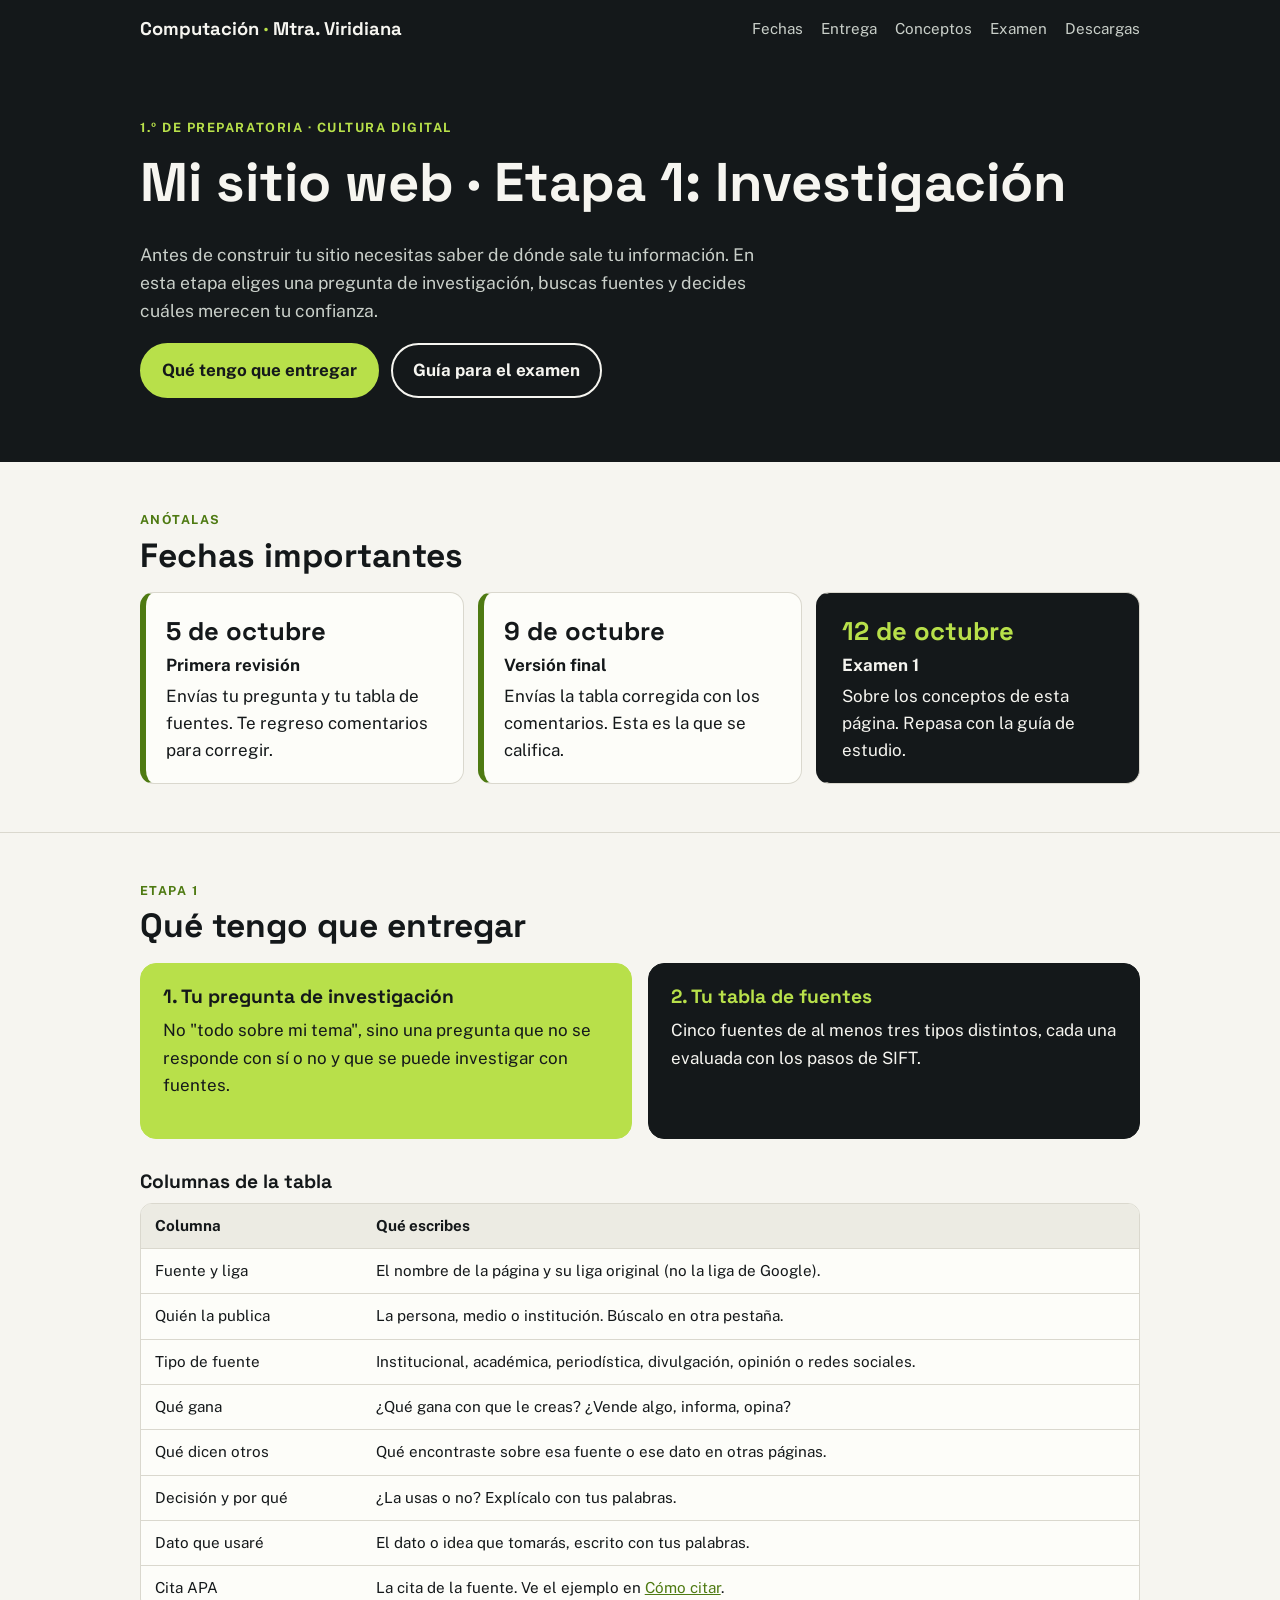
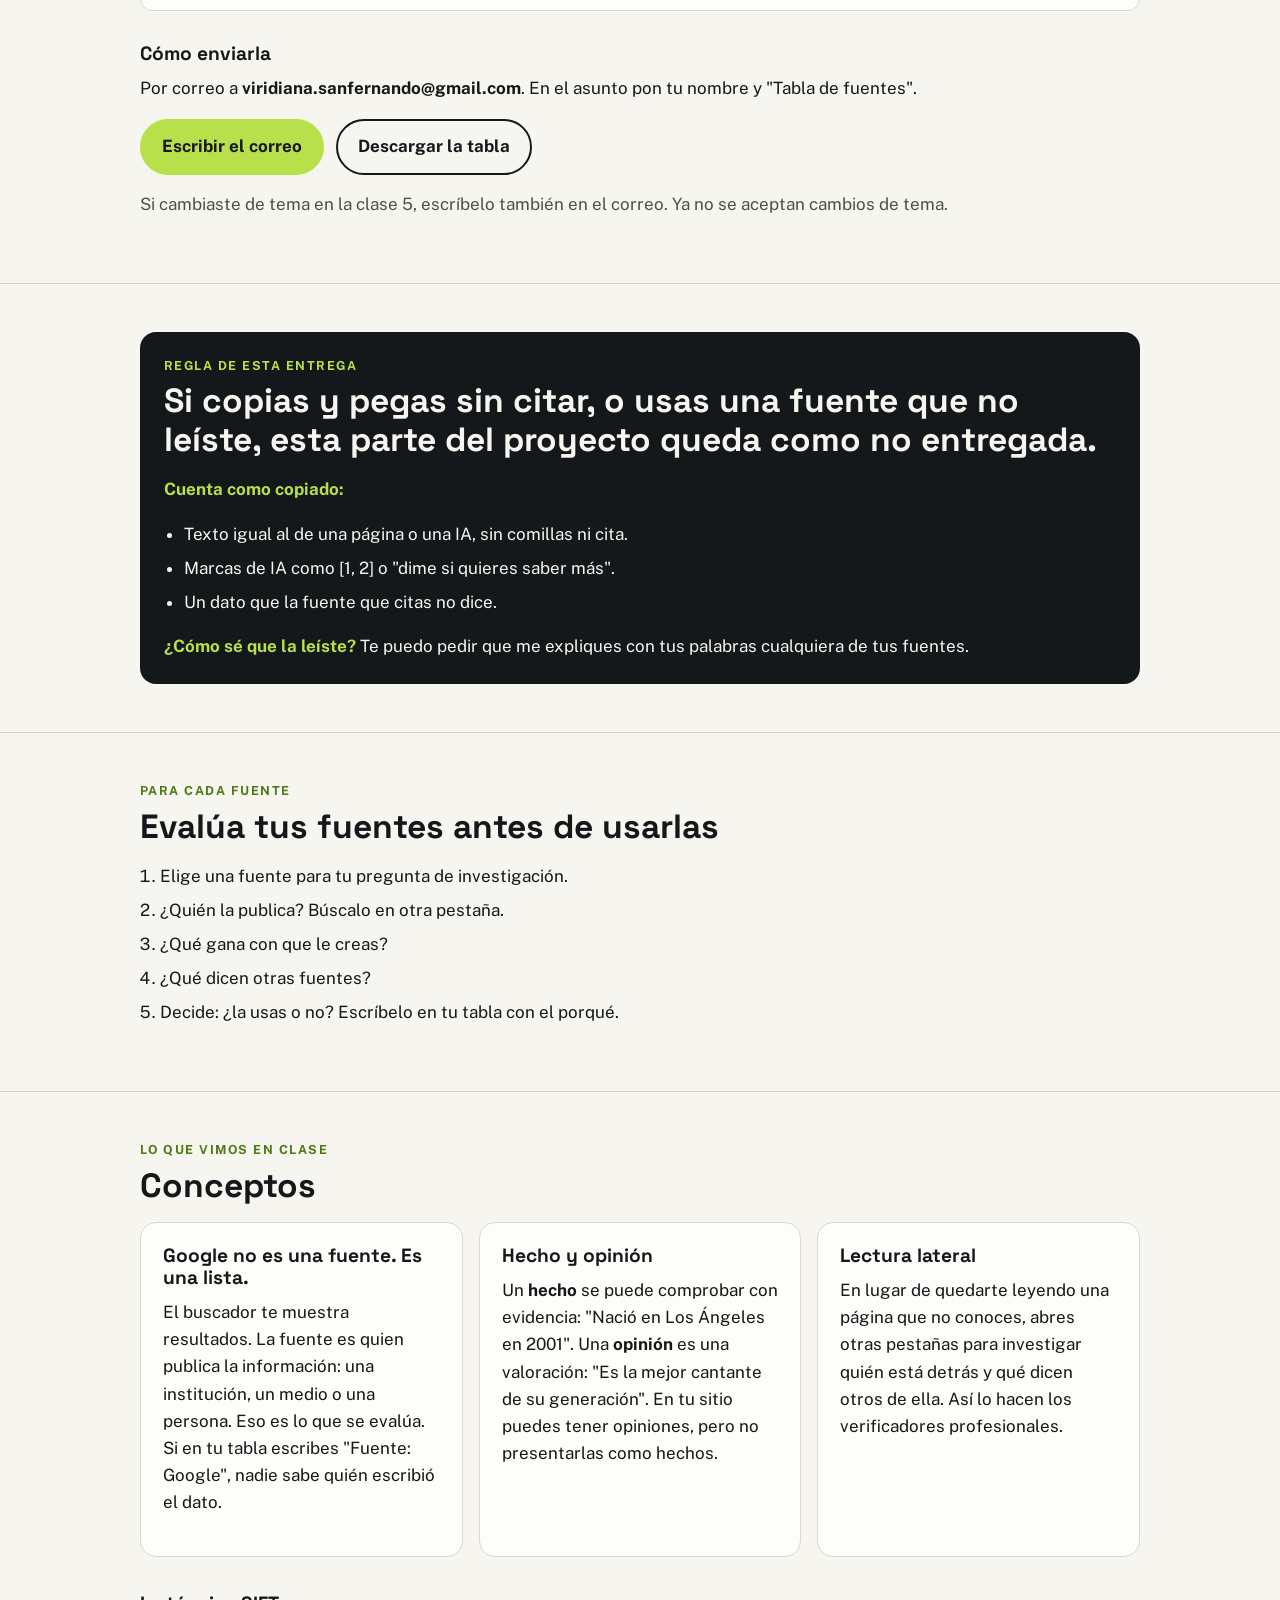
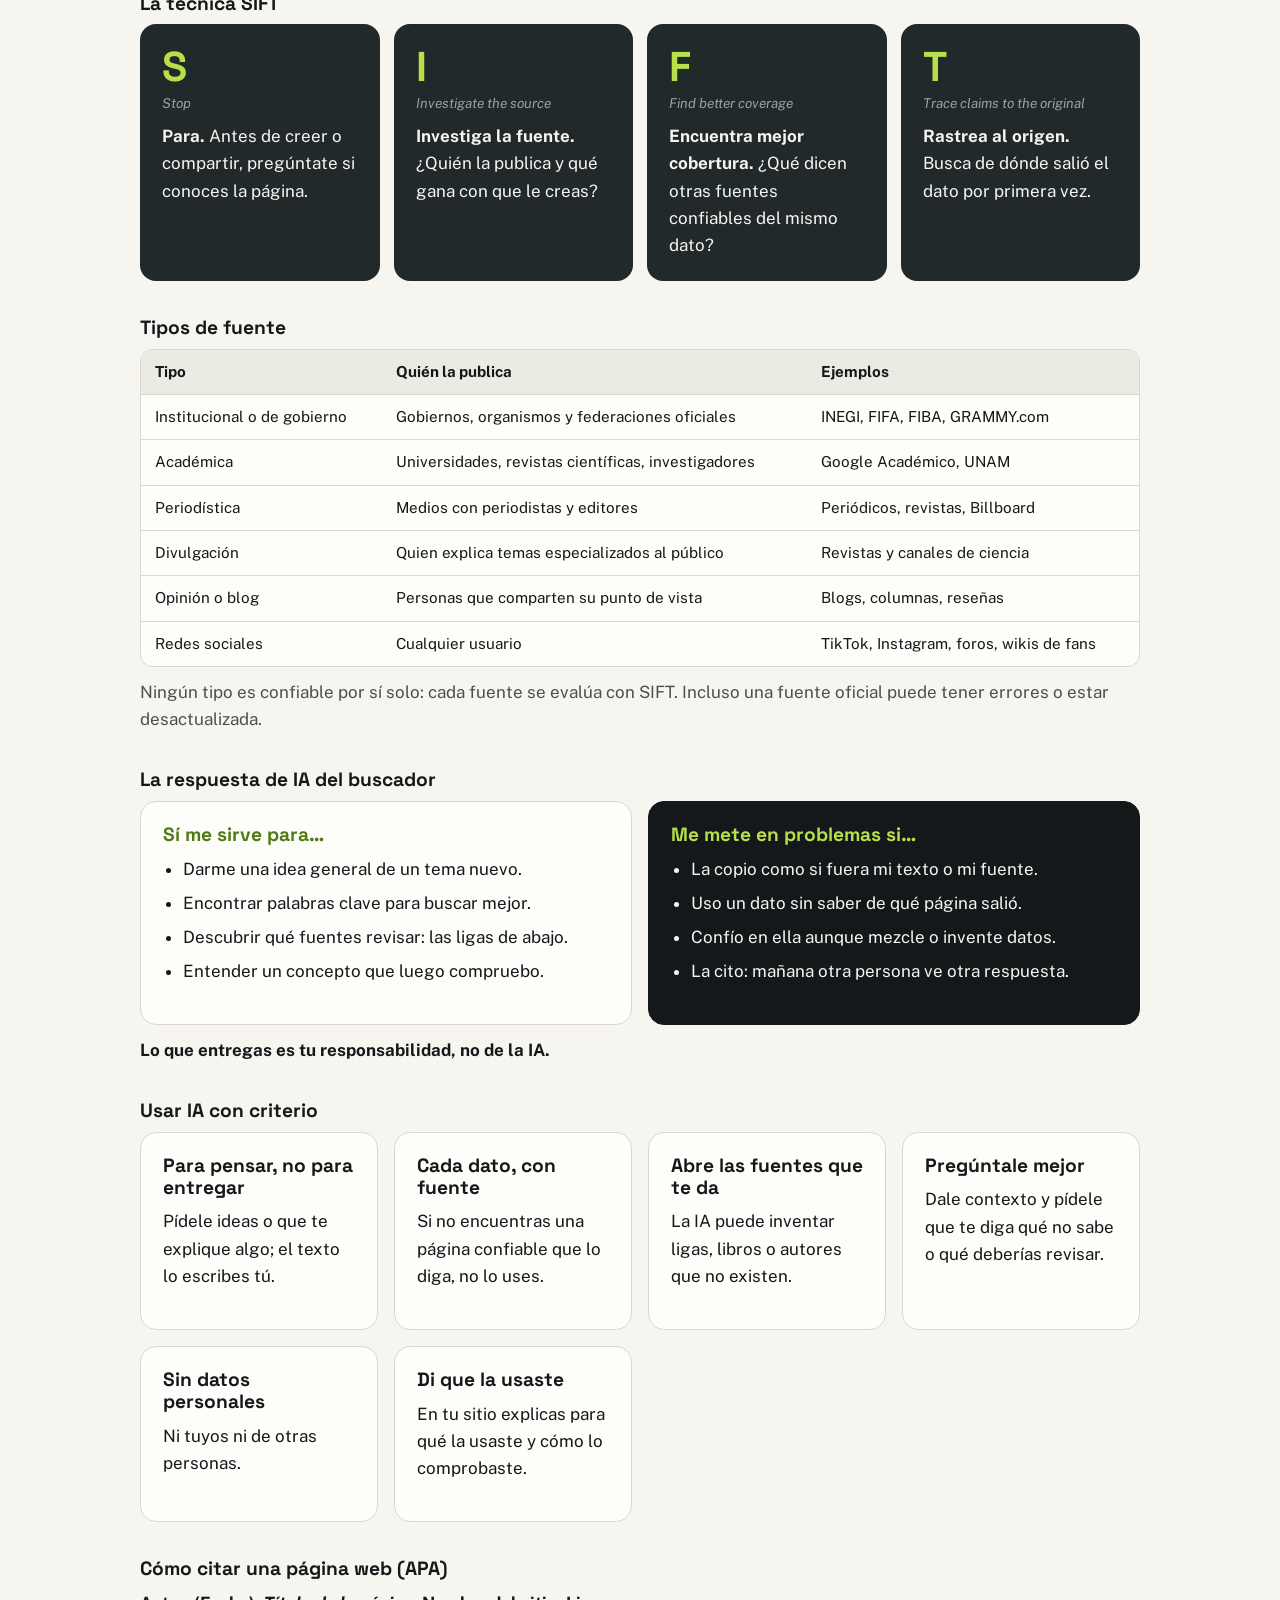
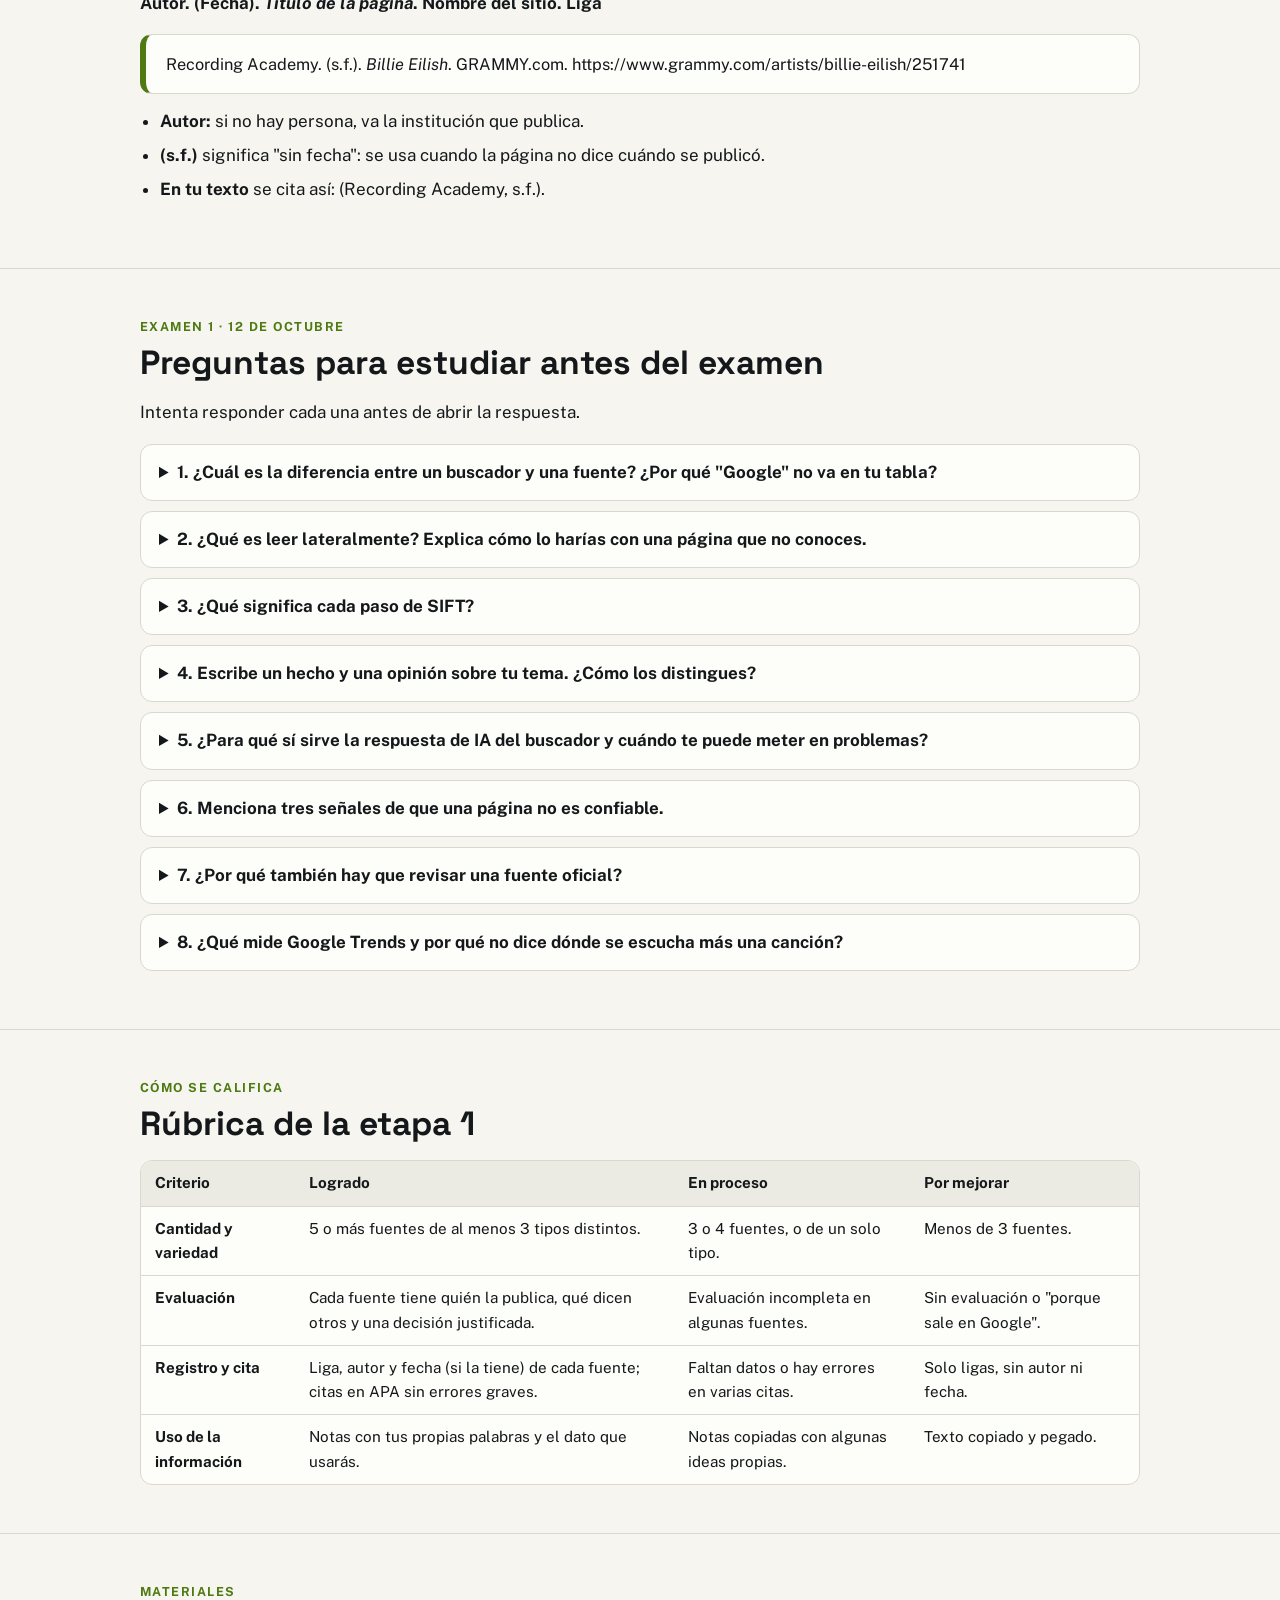
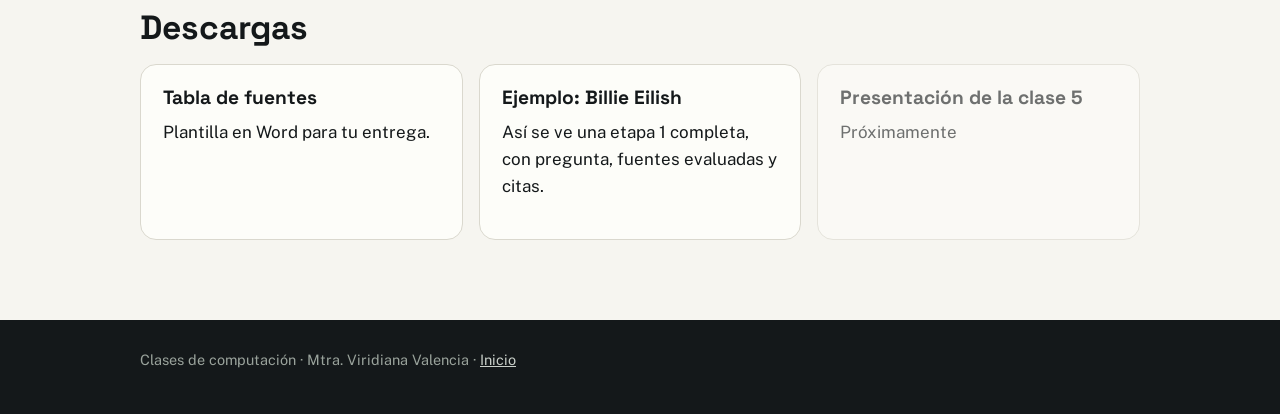
==== prepa/index.html @ 487cad28 "Create index.html" ====
<!doctype html>
<html lang="es">
<head>
<meta charset="utf-8">
<meta name="viewport" content="width=device-width, initial-scale=1">
<title>Cultura digital · 1.º de preparatoria</title>
<meta name="description" content="Fechas, entrega de la etapa 1, conceptos y guía de estudio para el examen 1 de Cultura digital.">
<link rel="preconnect" href="https://fonts.googleapis.com">
<link rel="preconnect" href="https://fonts.gstatic.com" crossorigin>
<link href="https://fonts.googleapis.com/css2?family=Public+Sans:wght@400;600;700&family=Space+Grotesk:wght@500;700&display=swap" rel="stylesheet">
<link rel="stylesheet" href="/assets/estilos.css">
</head>
<body>
<header class="barra">
  <div class="contenedor">
    <a class="marca" href="/">Computación <span>·</span> Mtra. Viridiana</a>
    <nav class="menu" aria-label="Secciones">
      <a href="#fechas">Fechas</a>
      <a href="#entrega">Entrega</a>
      <a href="#conceptos">Conceptos</a>
      <a href="#estudio">Examen</a>
      <a href="#descargas">Descargas</a>
    </nav>
  </div>
</header>

<main>
  <div class="portada">
    <div class="contenedor">
      <span class="etiqueta">1.º de preparatoria · Cultura digital</span>
      <h1>Mi sitio web · Etapa 1: Investigación</h1>
      <p>Antes de construir tu sitio necesitas saber de dónde sale tu información. En esta etapa eliges una pregunta de investigación, buscas fuentes y decides cuáles merecen tu confianza.</p>
      <div class="botones">
        <a class="boton" href="#entrega">Qué tengo que entregar</a>
        <a class="boton secundario" href="#estudio">Guía para el examen</a>
      </div>
    </div>
  </div>

  <section class="bloque" id="fechas">
    <div class="contenedor">
      <span class="eyebrow">Anótalas</span>
      <h2>Fechas importantes</h2>
      <div class="fechas">
        <div class="fecha">
          <span class="dia">5 de octubre</span>
          <span class="que">Primera revisión</span>
          <span>Envías tu pregunta y tu tabla de fuentes. Te regreso comentarios para corregir.</span>
        </div>
        <div class="fecha">
          <span class="dia">9 de octubre</span>
          <span class="que">Versión final</span>
          <span>Envías la tabla corregida con los comentarios. Esta es la que se califica.</span>
        </div>
        <div class="fecha examen">
          <span class="dia">12 de octubre</span>
          <span class="que">Examen 1</span>
          <span>Sobre los conceptos de esta página. Repasa con la guía de estudio.</span>
        </div>
      </div>
    </div>
  </section>

  <section class="bloque" id="entrega">
    <div class="contenedor">
      <span class="eyebrow">Etapa 1</span>
      <h2>Qué tengo que entregar</h2>
      <div class="rejilla">
        <div class="tarjeta acento">
          <h3>1. Tu pregunta de investigación</h3>
          <p>No "todo sobre mi tema", sino una pregunta que no se responde con sí o no y que se puede investigar con fuentes.</p>
        </div>
        <div class="tarjeta oscura">
          <h3>2. Tu tabla de fuentes</h3>
          <p>Cinco fuentes de al menos tres tipos distintos, cada una evaluada con los pasos de SIFT.</p>
        </div>
      </div>

      <h3 style="margin-top:32px">Columnas de la tabla</h3>
      <div class="tabla-scroll">
        <table>
          <thead><tr><th>Columna</th><th>Qué escribes</th></tr></thead>
          <tbody>
            <tr><td>Fuente y liga</td><td>El nombre de la página y su liga original (no la liga de Google).</td></tr>
            <tr><td>Quién la publica</td><td>La persona, medio o institución. Búscalo en otra pestaña.</td></tr>
            <tr><td>Tipo de fuente</td><td>Institucional, académica, periodística, divulgación, opinión o redes sociales.</td></tr>
            <tr><td>Qué gana</td><td>¿Qué gana con que le creas? ¿Vende algo, informa, opina?</td></tr>
            <tr><td>Qué dicen otros</td><td>Qué encontraste sobre esa fuente o ese dato en otras páginas.</td></tr>
            <tr><td>Decisión y por qué</td><td>¿La usas o no? Explícalo con tus palabras.</td></tr>
            <tr><td>Dato que usaré</td><td>El dato o idea que tomarás, escrito con tus palabras.</td></tr>
            <tr><td>Cita APA</td><td>La cita de la fuente. Ve el ejemplo en <a href="#citar">Cómo citar</a>.</td></tr>
          </tbody>
        </table>
      </div>

      <h3 style="margin-top:32px">Cómo enviarla</h3>
      <p>Por correo a <strong>viridiana.sanfernando@gmail.com</strong>. En el asunto pon tu nombre y "Tabla de fuentes".</p>
      <div class="botones">
        <a class="boton" href="mailto:viridiana.sanfernando@gmail.com?subject=Nombre%20-%20Tabla%20de%20fuentes">Escribir el correo</a>
        <a class="boton secundario" href="/descargas/Tabla_de_fuentes.docx" download>Descargar la tabla</a>
      </div>
      <p style="margin-top:16px;color:var(--suave)">Si cambiaste de tema en la clase 5, escríbelo también en el correo. Ya no se aceptan cambios de tema.</p>
    </div>
  </section>

  <section class="bloque" id="regla">
    <div class="contenedor">
      <div class="aviso">
        <span class="eyebrow" style="color:var(--acento)">Regla de esta entrega</span>
        <h2>Si copias y pegas sin citar, o usas una fuente que no leíste, esta parte del proyecto queda como no entregada.</h2>
        <p><strong>Cuenta como copiado:</strong></p>
        <ul class="lista">
          <li>Texto igual al de una página o una IA, sin comillas ni cita.</li>
          <li>Marcas de IA como [1, 2] o "dime si quieres saber más".</li>
          <li>Un dato que la fuente que citas no dice.</li>
        </ul>
        <p style="margin:0"><strong>¿Cómo sé que la leíste?</strong> Te puedo pedir que me expliques con tus palabras cualquiera de tus fuentes.</p>
      </div>
    </div>
  </section>

  <section class="bloque" id="pasos">
    <div class="contenedor">
      <span class="eyebrow">Para cada fuente</span>
      <h2>Evalúa tus fuentes antes de usarlas</h2>
      <ol class="lista">
        <li>Elige una fuente para tu pregunta de investigación.</li>
        <li>¿Quién la publica? Búscalo en otra pestaña.</li>
        <li>¿Qué gana con que le creas?</li>
        <li>¿Qué dicen otras fuentes?</li>
        <li>Decide: ¿la usas o no? Escríbelo en tu tabla con el porqué.</li>
      </ol>
    </div>
  </section>

  <section class="bloque" id="conceptos">
    <div class="contenedor">
      <span class="eyebrow">Lo que vimos en clase</span>
      <h2>Conceptos</h2>

      <div class="rejilla">
        <div class="tarjeta">
          <h3>Google no es una fuente. Es una lista.</h3>
          <p>El buscador te muestra resultados. La fuente es quien publica la información: una institución, un medio o una persona. Eso es lo que se evalúa. Si en tu tabla escribes "Fuente: Google", nadie sabe quién escribió el dato.</p>
        </div>
        <div class="tarjeta">
          <h3>Hecho y opinión</h3>
          <p>Un <strong>hecho</strong> se puede comprobar con evidencia: "Nació en Los Ángeles en 2001". Una <strong>opinión</strong> es una valoración: "Es la mejor cantante de su generación". En tu sitio puedes tener opiniones, pero no presentarlas como hechos.</p>
        </div>
        <div class="tarjeta">
          <h3>Lectura lateral</h3>
          <p>En lugar de quedarte leyendo una página que no conoces, abres otras pestañas para investigar quién está detrás y qué dicen otros de ella. Así lo hacen los verificadores profesionales.</p>
        </div>
      </div>

      <h3 style="margin-top:36px">La técnica SIFT</h3>
      <div class="sift">
        <div class="tarjeta"><span class="letra">S</span><span class="ingles">Stop</span><strong>Para.</strong> Antes de creer o compartir, pregúntate si conoces la página.</div>
        <div class="tarjeta"><span class="letra">I</span><span class="ingles">Investigate the source</span><strong>Investiga la fuente.</strong> ¿Quién la publica y qué gana con que le creas?</div>
        <div class="tarjeta"><span class="letra">F</span><span class="ingles">Find better coverage</span><strong>Encuentra mejor cobertura.</strong> ¿Qué dicen otras fuentes confiables del mismo dato?</div>
        <div class="tarjeta"><span class="letra">T</span><span class="ingles">Trace claims to the original</span><strong>Rastrea al origen.</strong> Busca de dónde salió el dato por primera vez.</div>
      </div>

      <h3 style="margin-top:36px">Tipos de fuente</h3>
      <div class="tabla-scroll">
        <table>
          <thead><tr><th>Tipo</th><th>Quién la publica</th><th>Ejemplos</th></tr></thead>
          <tbody>
            <tr><td>Institucional o de gobierno</td><td>Gobiernos, organismos y federaciones oficiales</td><td>INEGI, FIFA, FIBA, GRAMMY.com</td></tr>
            <tr><td>Académica</td><td>Universidades, revistas científicas, investigadores</td><td>Google Académico, UNAM</td></tr>
            <tr><td>Periodística</td><td>Medios con periodistas y editores</td><td>Periódicos, revistas, Billboard</td></tr>
            <tr><td>Divulgación</td><td>Quien explica temas especializados al público</td><td>Revistas y canales de ciencia</td></tr>
            <tr><td>Opinión o blog</td><td>Personas que comparten su punto de vista</td><td>Blogs, columnas, reseñas</td></tr>
            <tr><td>Redes sociales</td><td>Cualquier usuario</td><td>TikTok, Instagram, foros, wikis de fans</td></tr>
          </tbody>
        </table>
      </div>
      <p style="margin-top:12px;color:var(--suave)">Ningún tipo es confiable por sí solo: cada fuente se evalúa con SIFT. Incluso una fuente oficial puede tener errores o estar desactualizada.</p>

      <h3 style="margin-top:36px">La respuesta de IA del buscador</h3>
      <div class="rejilla">
        <div class="tarjeta">
          <h3 style="color:var(--acento-oscuro)">Sí me sirve para…</h3>
          <ul class="lista">
            <li>Darme una idea general de un tema nuevo.</li>
            <li>Encontrar palabras clave para buscar mejor.</li>
            <li>Descubrir qué fuentes revisar: las ligas de abajo.</li>
            <li>Entender un concepto que luego compruebo.</li>
          </ul>
        </div>
        <div class="tarjeta oscura">
          <h3>Me mete en problemas si…</h3>
          <ul class="lista">
            <li>La copio como si fuera mi texto o mi fuente.</li>
            <li>Uso un dato sin saber de qué página salió.</li>
            <li>Confío en ella aunque mezcle o invente datos.</li>
            <li>La cito: mañana otra persona ve otra respuesta.</li>
          </ul>
        </div>
      </div>
      <p style="margin-top:12px"><strong>Lo que entregas es tu responsabilidad, no de la IA.</strong></p>

      <h3 style="margin-top:36px">Usar IA con criterio</h3>
      <div class="rejilla">
        <div class="tarjeta"><h3>Para pensar, no para entregar</h3><p>Pídele ideas o que te explique algo; el texto lo escribes tú.</p></div>
        <div class="tarjeta"><h3>Cada dato, con fuente</h3><p>Si no encuentras una página confiable que lo diga, no lo uses.</p></div>
        <div class="tarjeta"><h3>Abre las fuentes que te da</h3><p>La IA puede inventar ligas, libros o autores que no existen.</p></div>
        <div class="tarjeta"><h3>Pregúntale mejor</h3><p>Dale contexto y pídele que te diga qué no sabe o qué deberías revisar.</p></div>
        <div class="tarjeta"><h3>Sin datos personales</h3><p>Ni tuyos ni de otras personas.</p></div>
        <div class="tarjeta"><h3>Di que la usaste</h3><p>En tu sitio explicas para qué la usaste y cómo lo comprobaste.</p></div>
      </div>

      <h3 style="margin-top:36px" id="citar">Cómo citar una página web (APA)</h3>
      <p><strong>Autor. (Fecha). <em>Título de la página</em>. Nombre del sitio. Liga</strong></p>
      <div class="cita">Recording Academy. (s.f.). <em>Billie Eilish</em>. GRAMMY.com. https://www.grammy.com/artists/billie-eilish/251741</div>
      <ul class="lista" style="margin-top:14px">
        <li><strong>Autor:</strong> si no hay persona, va la institución que publica.</li>
        <li><strong>(s.f.)</strong> significa "sin fecha": se usa cuando la página no dice cuándo se publicó.</li>
        <li><strong>En tu texto</strong> se cita así: (Recording Academy, s.f.).</li>
      </ul>
    </div>
  </section>

  <section class="bloque" id="estudio">
    <div class="contenedor">
      <span class="eyebrow">Examen 1 · 12 de octubre</span>
      <h2>Preguntas para estudiar antes del examen</h2>
      <p>Intenta responder cada una antes de abrir la respuesta.</p>
      <details><summary>1. ¿Cuál es la diferencia entre un buscador y una fuente? ¿Por qué "Google" no va en tu tabla?</summary><p>El buscador muestra una lista de resultados; la fuente es quien publica la información. "Google" no escribió el dato, por eso no se puede evaluar ni citar como fuente.</p></details>
      <details><summary>2. ¿Qué es leer lateralmente? Explica cómo lo harías con una página que no conoces.</summary><p>Es salir de la página y abrir otras pestañas para investigar quién está detrás y qué dicen otros de ella, en lugar de quedarte leyendo solo esa página.</p></details>
      <details><summary>3. ¿Qué significa cada paso de SIFT?</summary><p>Para (Stop), Investiga la fuente (Investigate the source), Encuentra mejor cobertura (Find better coverage) y Rastrea al origen (Trace claims to the original).</p></details>
      <details><summary>4. Escribe un hecho y una opinión sobre tu tema. ¿Cómo los distingues?</summary><p>Un hecho se puede comprobar con evidencia; una opinión es una valoración personal. Pregúntate: ¿esto se puede demostrar con una fuente?</p></details>
      <details><summary>5. ¿Para qué sí sirve la respuesta de IA del buscador y cuándo te puede meter en problemas?</summary><p>Sirve para orientarte y encontrar fuentes que luego revisas. Te mete en problemas si la copias, usas un dato sin saber de dónde salió o la citas como fuente.</p></details>
      <details><summary>6. Menciona tres señales de que una página no es confiable.</summary><p>No tiene autor, el dominio no tiene relación con el tema, vende algo, no cita fuentes, tiene texto de relleno.</p></details>
      <details><summary>7. ¿Por qué también hay que revisar una fuente oficial?</summary><p>Porque también puede tener errores o estar desactualizada. Por eso se compara con otras fuentes.</p></details>
      <details><summary>8. ¿Qué mide Google Trends y por qué no dice dónde se escucha más una canción?</summary><p>Mide cuánto se busca algo en Google, no cuántas veces se escucha. Para escuchas se necesitan datos de plataformas como Spotify Charts.</p></details>
    </div>
  </section>

  <section class="bloque" id="rubrica">
    <div class="contenedor">
      <span class="eyebrow">Cómo se califica</span>
      <h2>Rúbrica de la etapa 1</h2>
      <div class="tabla-scroll">
        <table>
          <thead><tr><th>Criterio</th><th>Logrado</th><th>En proceso</th><th>Por mejorar</th></tr></thead>
          <tbody>
            <tr><td><strong>Cantidad y variedad</strong></td><td>5 o más fuentes de al menos 3 tipos distintos.</td><td>3 o 4 fuentes, o de un solo tipo.</td><td>Menos de 3 fuentes.</td></tr>
            <tr><td><strong>Evaluación</strong></td><td>Cada fuente tiene quién la publica, qué dicen otros y una decisión justificada.</td><td>Evaluación incompleta en algunas fuentes.</td><td>Sin evaluación o "porque sale en Google".</td></tr>
            <tr><td><strong>Registro y cita</strong></td><td>Liga, autor y fecha (si la tiene) de cada fuente; citas en APA sin errores graves.</td><td>Faltan datos o hay errores en varias citas.</td><td>Solo ligas, sin autor ni fecha.</td></tr>
            <tr><td><strong>Uso de la información</strong></td><td>Notas con tus propias palabras y el dato que usarás.</td><td>Notas copiadas con algunas ideas propias.</td><td>Texto copiado y pegado.</td></tr>
          </tbody>
        </table>
      </div>
    </div>
  </section>

  <section class="bloque" id="descargas">
    <div class="contenedor">
      <span class="eyebrow">Materiales</span>
      <h2>Descargas</h2>
      <div class="rejilla">
        <a class="tarjeta" href="/descargas/Tabla_de_fuentes.docx" download>
          <h3>Tabla de fuentes</h3>
          <p>Plantilla en Word para tu entrega.</p>
        </a>
        <a class="tarjeta" href="/descargas/Ejemplo_Etapa1_Billie_Eilish.docx" download>
          <h3>Ejemplo: Billie Eilish</h3>
          <p>Así se ve una etapa 1 completa, con pregunta, fuentes evaluadas y citas.</p>
        </a>
        <div class="tarjeta inactiva" aria-disabled="true">
          <h3>Presentación de la clase 5</h3>
          <p>Próximamente</p>
        </div>
      </div>
    </div>
  </section>
</main>

<footer class="pie">
  <div class="contenedor">
    <p>Clases de computación · Mtra. Viridiana Valencia · <a href="/">Inicio</a></p>
  </div>
</footer>
</body>
</html>
---- assets/estilos.css ----
:root {
  --fondo: #f6f5f0;
  --tarjeta: #fdfdf9;
  --texto: #14181a;
  --suave: #4a5248;
  --borde: #dad8ce;
  --acento: #b8e04a;
  --acento-oscuro: #4e7a12;
  --oscuro: #14181a;
  --oscuro-2: #22292b;
}
* { box-sizing: border-box; }
html { scroll-behavior: smooth; }
body {
  margin: 0;
  background: var(--fondo);
  color: var(--texto);
  font-family: "Public Sans", Arial, sans-serif;
  font-size: 17px;
  line-height: 1.6;
}
h1, h2, h3 { font-family: "Space Grotesk", Arial, sans-serif; line-height: 1.15; margin: 0 0 .5em; }
h1 { font-size: clamp(2rem, 6vw, 3.4rem); }
h2 { font-size: clamp(1.5rem, 4vw, 2.1rem); margin-top: .2em; }
h3 { font-size: 1.2rem; }
p { margin: 0 0 1em; }
a { color: var(--acento-oscuro); }
.contenedor { max-width: 1040px; margin: 0 auto; padding: 0 20px; }

/* Encabezado */
.barra { background: var(--oscuro); color: #f6f5f0; }
.barra .contenedor { display: flex; align-items: center; justify-content: space-between; gap: 16px; padding-top: 14px; padding-bottom: 14px; flex-wrap: wrap; }
.marca { color: #f6f5f0; text-decoration: none; font-family: "Space Grotesk", Arial, sans-serif; font-weight: 700; font-size: 1.15rem; }
.marca span { color: var(--acento); }
.menu { display: flex; gap: 18px; flex-wrap: wrap; }
.menu a { color: #c9cfc9; text-decoration: none; font-size: .95rem; }
.menu a:hover, .menu a:focus { color: var(--acento); }

/* Portada */
.portada { background: var(--oscuro); color: #f6f5f0; padding: 56px 0 64px; }
.etiqueta { display: inline-block; color: var(--acento); font-weight: 700; letter-spacing: .12em; text-transform: uppercase; font-size: .8rem; margin-bottom: 12px; }
.portada p { color: #c9cfc9; font-size: 1.1rem; max-width: 640px; }

section.bloque { padding: 48px 0; }
section.bloque + section.bloque { border-top: 1px solid var(--borde); }
.eyebrow { color: var(--acento-oscuro); font-weight: 700; letter-spacing: .12em; text-transform: uppercase; font-size: .78rem; margin-bottom: 6px; display: block; }

/* Tarjetas */
.rejilla { display: grid; gap: 16px; grid-template-columns: repeat(auto-fit, minmax(230px, 1fr)); }
.tarjeta { background: var(--tarjeta); border: 1px solid var(--borde); border-radius: 16px; padding: 22px; }
.tarjeta.oscura { background: var(--oscuro); color: #f6f5f0; border-color: var(--oscuro); }
.tarjeta.oscura h3 { color: var(--acento); }
.tarjeta.acento { background: var(--acento); border-color: var(--acento); }
.tarjeta.inactiva { opacity: .6; }
a.tarjeta { text-decoration: none; color: inherit; display: block; transition: transform .15s; }
a.tarjeta:hover, a.tarjeta:focus { transform: translateY(-2px); border-color: var(--acento-oscuro); }

/* Fechas */
.fechas { display: grid; gap: 14px; grid-template-columns: repeat(auto-fit, minmax(220px, 1fr)); }
.fecha { background: var(--tarjeta); border: 1px solid var(--borde); border-left: 6px solid var(--acento-oscuro); border-radius: 14px; padding: 18px 20px; }
.fecha .dia { font-family: "Space Grotesk", Arial, sans-serif; font-size: 1.6rem; font-weight: 700; display: block; }
.fecha .que { font-weight: 700; display: block; margin-bottom: 4px; }
.fecha.examen { border-left-color: var(--oscuro); background: var(--oscuro); color: #f6f5f0; }
.fecha.examen .dia { color: var(--acento); }

/* Listas y tablas */
ul.lista, ol.lista { padding-left: 1.2em; margin: 0 0 1em; }
ul.lista li, ol.lista li { margin-bottom: .4em; }
.tabla-scroll { overflow-x: auto; border: 1px solid var(--borde); border-radius: 12px; background: var(--tarjeta); }
table { border-collapse: collapse; width: 100%; min-width: 560px; font-size: .95rem; }
th, td { text-align: left; padding: 10px 14px; border-bottom: 1px solid var(--borde); vertical-align: top; }
th { background: #ecebe3; font-weight: 700; }
tr:last-child td { border-bottom: none; }

/* SIFT */
.sift { display: grid; gap: 14px; grid-template-columns: repeat(auto-fit, minmax(200px, 1fr)); }
.sift .tarjeta { background: var(--oscuro-2); color: #f6f5f0; border: none; }
.sift .letra { font-family: "Space Grotesk", Arial, sans-serif; font-size: 2.6rem; font-weight: 700; color: var(--acento); line-height: 1; }
.sift .ingles { font-style: italic; color: #9aa39c; font-size: .85rem; display: block; margin: 4px 0 8px; }

/* Cita */
.cita { background: var(--tarjeta); border: 1px solid var(--borde); border-left: 6px solid var(--acento-oscuro); border-radius: 12px; padding: 16px 20px; font-size: 1.02rem; overflow-wrap: anywhere; }

/* Aviso */
.aviso { background: var(--oscuro); color: #f6f5f0; border-radius: 16px; padding: 24px; }
.aviso strong { color: var(--acento); }

/* Guía de estudio */
details { background: var(--tarjeta); border: 1px solid var(--borde); border-radius: 12px; padding: 14px 18px; margin-bottom: 10px; }
summary { cursor: pointer; font-weight: 700; }
details[open] summary { margin-bottom: 8px; }
details p { color: var(--suave); margin: 0; }

/* Botones */
.boton { display: inline-block; background: var(--acento); color: var(--texto); font-weight: 700; text-decoration: none; padding: 12px 20px; border-radius: 999px; border: 2px solid var(--acento); }
.boton.secundario { background: transparent; color: inherit; border-color: currentColor; }
.boton:hover, .boton:focus { filter: brightness(.95); }
.botones { display: flex; gap: 12px; flex-wrap: wrap; margin-top: 8px; }

.pie { background: var(--oscuro); color: #9aa39c; padding: 28px 0; font-size: .9rem; margin-top: 32px; }
.pie a { color: #c9cfc9; }

:focus-visible { outline: 3px solid var(--acento-oscuro); outline-offset: 2px; }
@media (max-width: 600px) {
  body { font-size: 16px; }
  section.bloque { padding: 36px 0; }
}
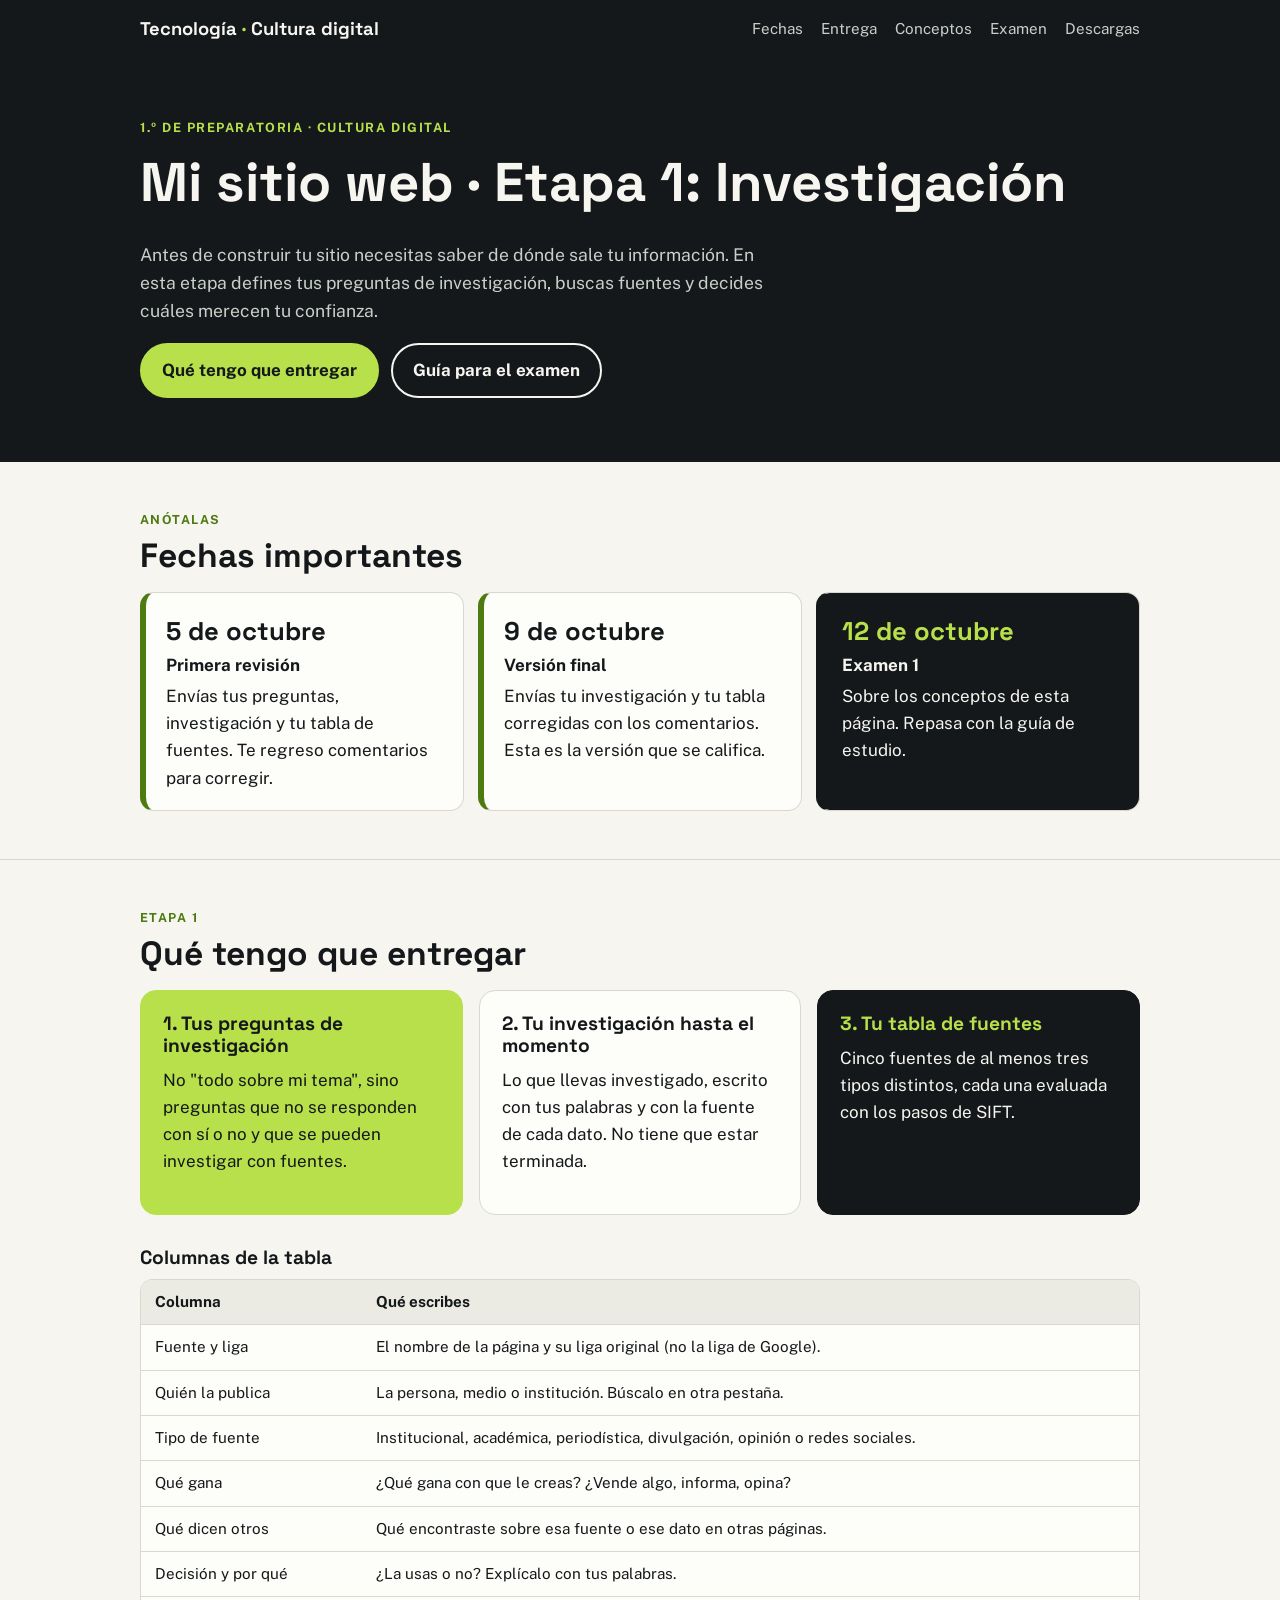
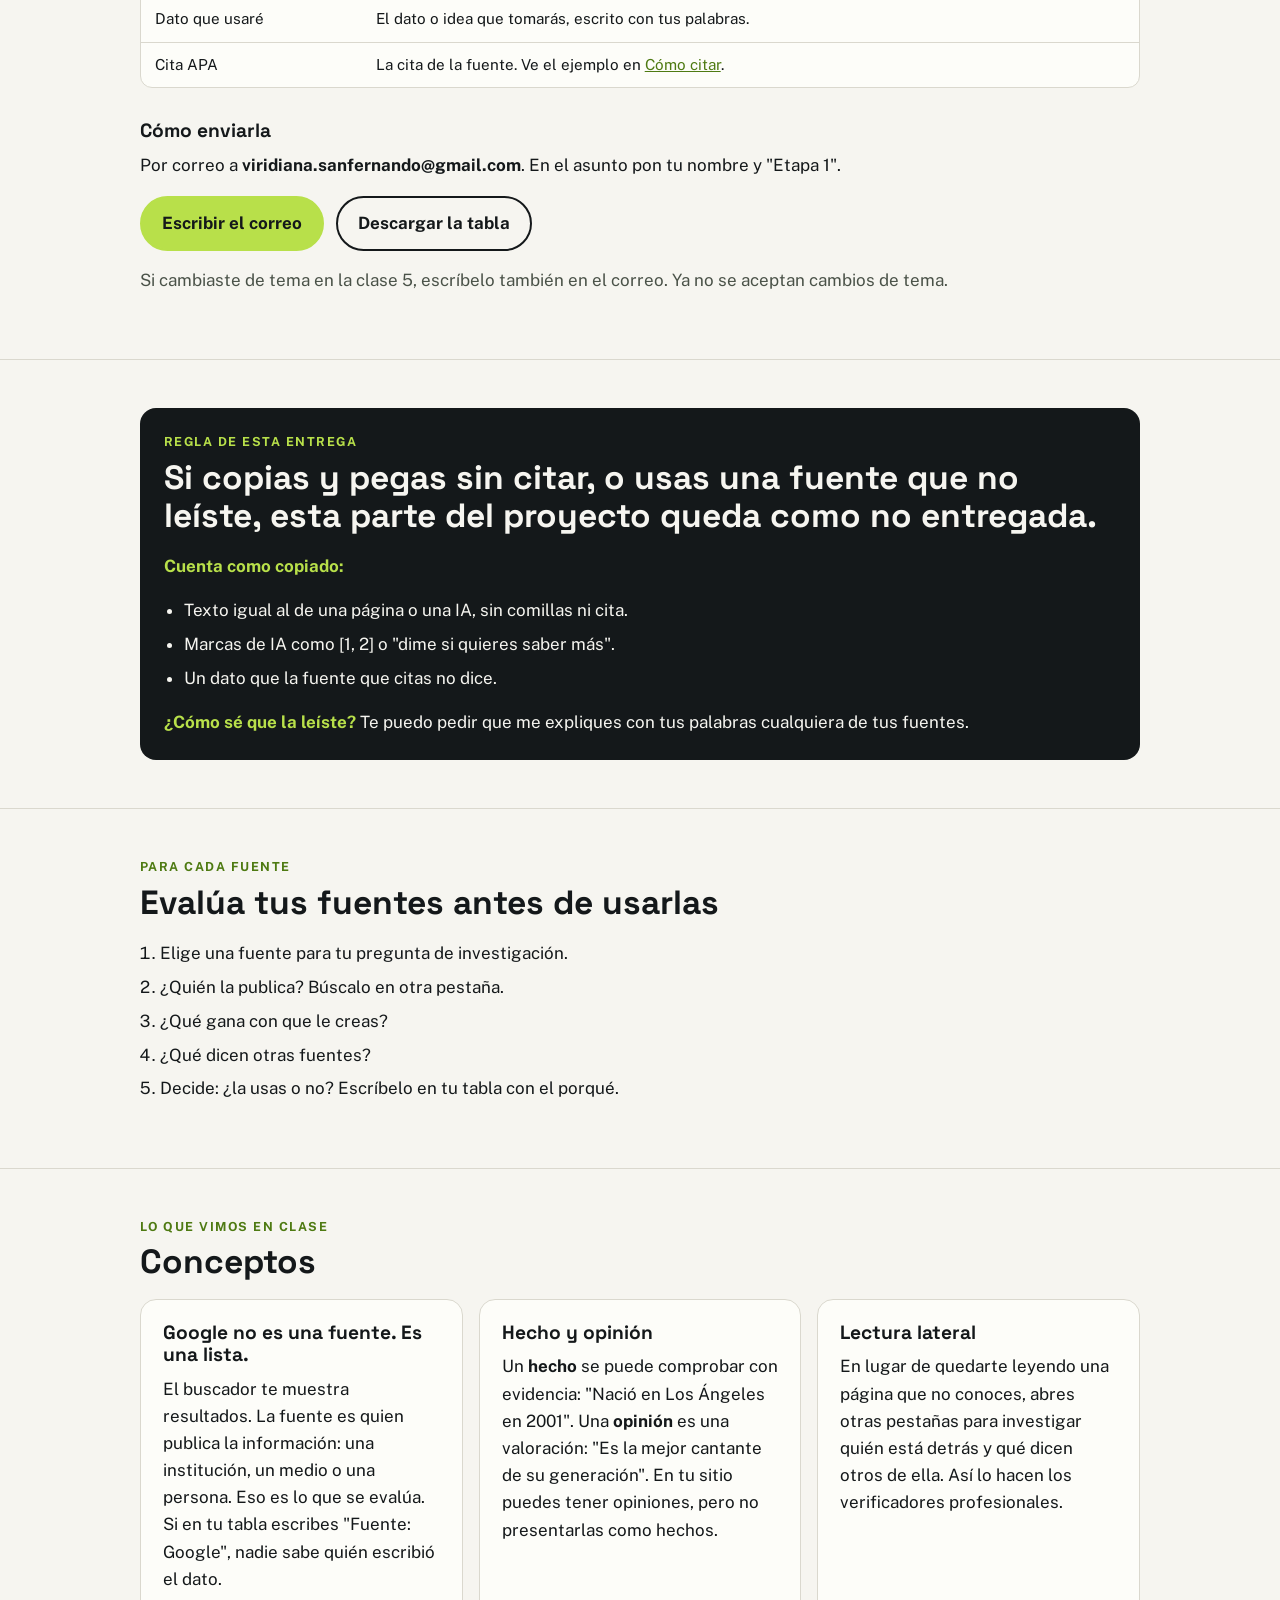
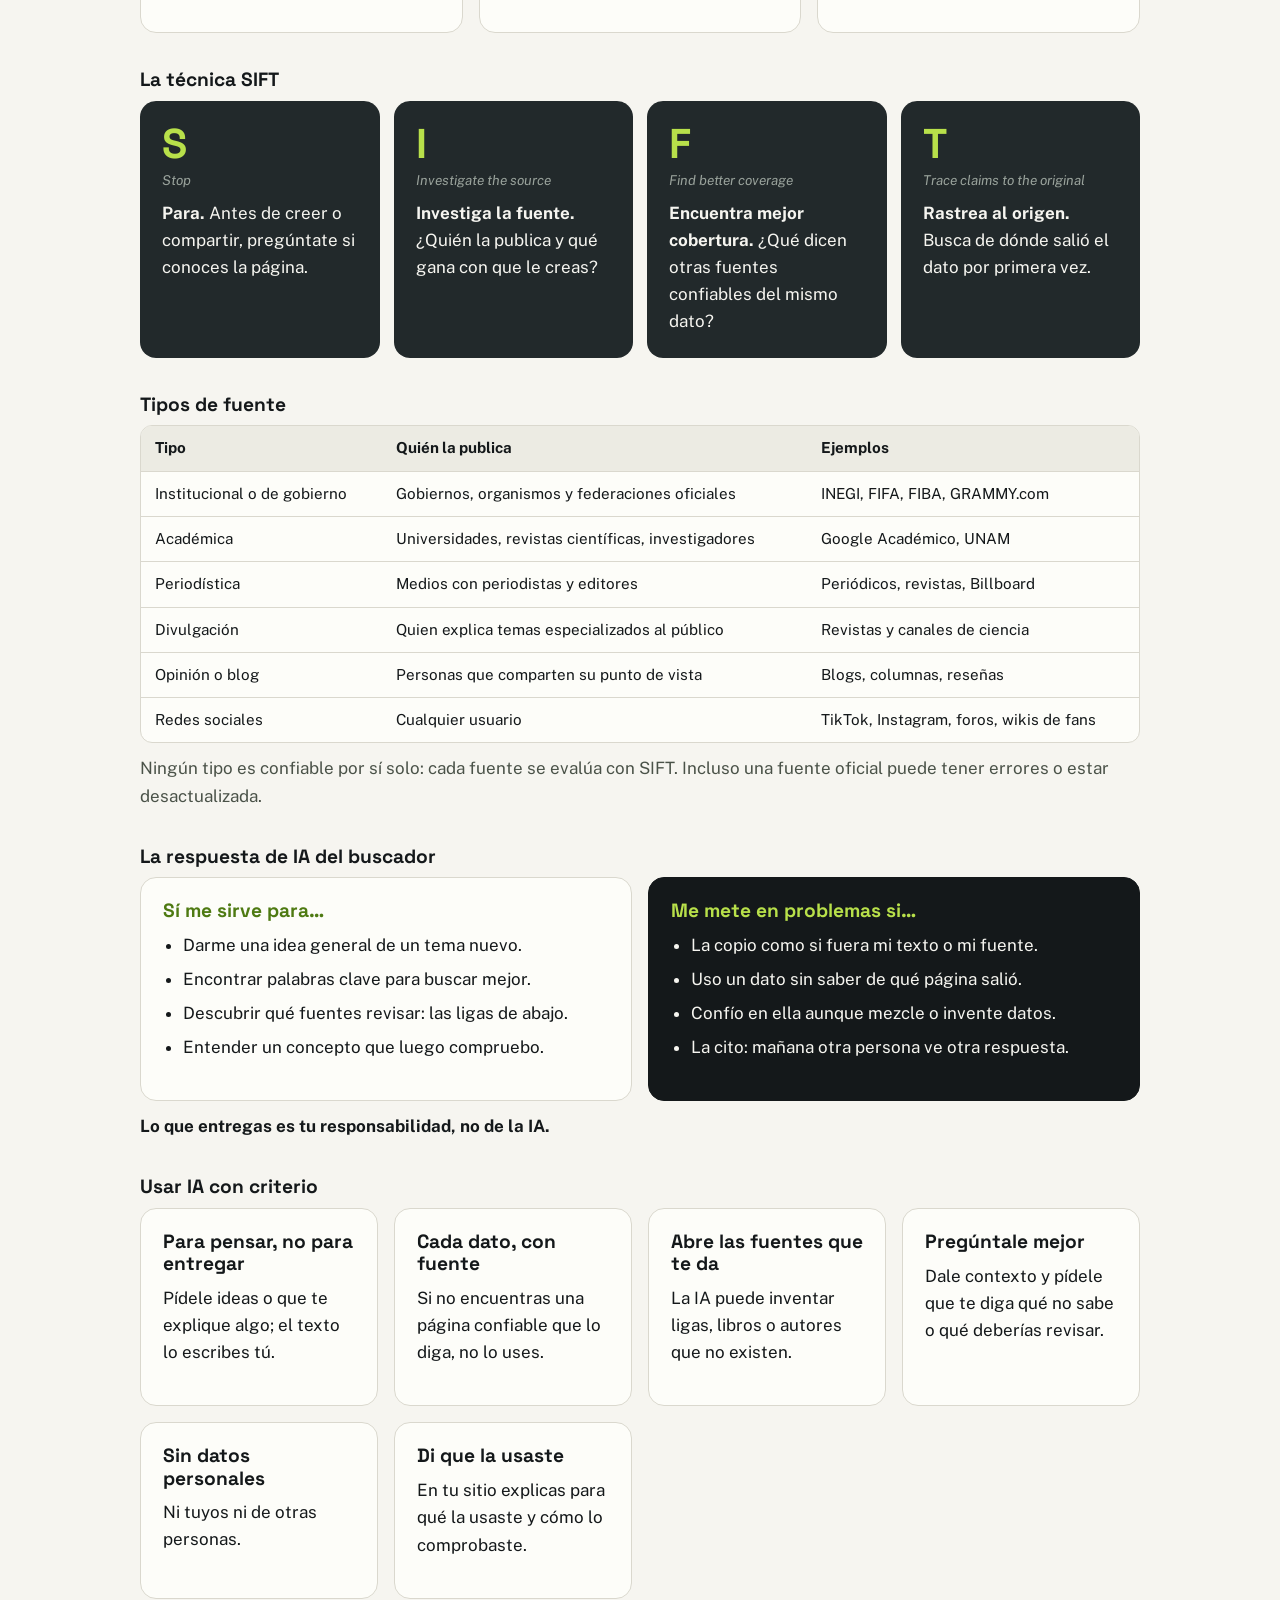
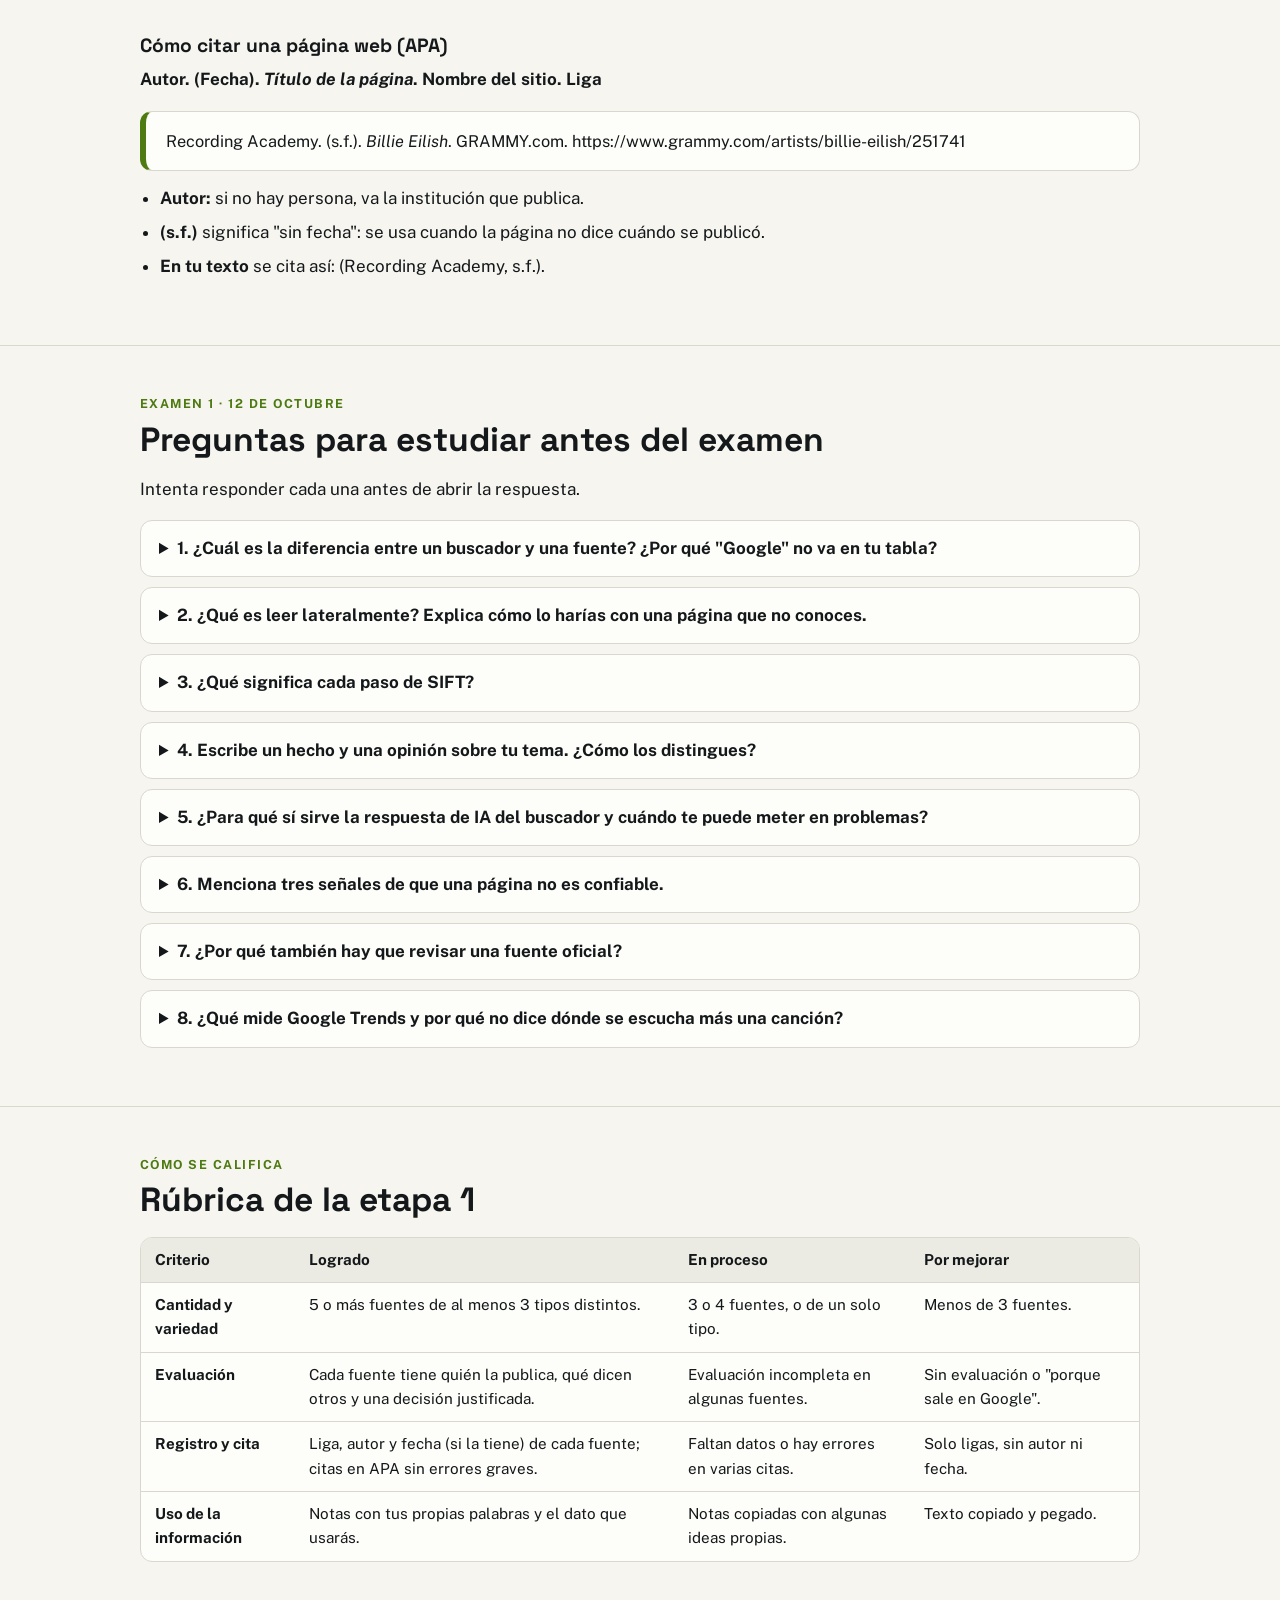
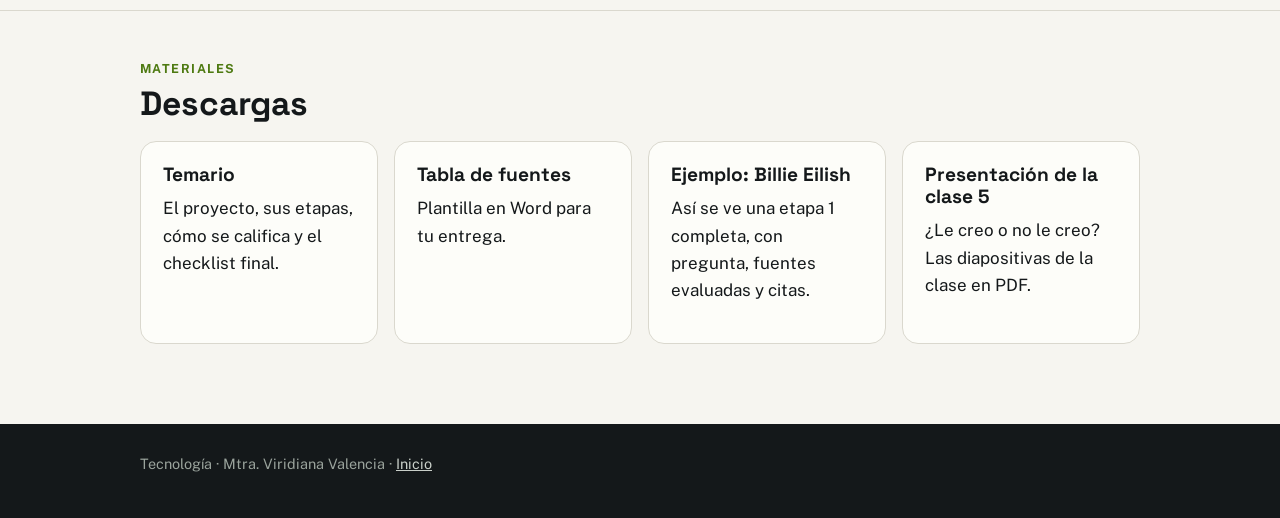
==== commit a6272acf: "Add files via upload" ====
--- a/prepa/index.html
+++ b/prepa/index.html
@@ -13,7 +13,7 @@
 <body>
 <header class="barra">
   <div class="contenedor">
-    <a class="marca" href="/">Computación <span>·</span> Mtra. Viridiana</a>
+    <a class="marca" href="/">Tecnología <span>·</span> Cultura digital</a>
     <nav class="menu" aria-label="Secciones">
       <a href="#fechas">Fechas</a>
       <a href="#entrega">Entrega</a>
@@ -29,7 +29,7 @@
     <div class="contenedor">
       <span class="etiqueta">1.º de preparatoria · Cultura digital</span>
       <h1>Mi sitio web · Etapa 1: Investigación</h1>
-      <p>Antes de construir tu sitio necesitas saber de dónde sale tu información. En esta etapa eliges una pregunta de investigación, buscas fuentes y decides cuáles merecen tu confianza.</p>
+      <p>Antes de construir tu sitio necesitas saber de dónde sale tu información. En esta etapa defines tus preguntas de investigación, buscas fuentes y decides cuáles merecen tu confianza.</p>
       <div class="botones">
         <a class="boton" href="#entrega">Qué tengo que entregar</a>
         <a class="boton secundario" href="#estudio">Guía para el examen</a>
@@ -45,12 +45,12 @@
         <div class="fecha">
           <span class="dia">5 de octubre</span>
           <span class="que">Primera revisión</span>
-          <span>Envías tu pregunta y tu tabla de fuentes. Te regreso comentarios para corregir.</span>
+          <span>Envías tus preguntas, investigación y tu tabla de fuentes. Te regreso comentarios para corregir.</span>
         </div>
         <div class="fecha">
           <span class="dia">9 de octubre</span>
           <span class="que">Versión final</span>
-          <span>Envías la tabla corregida con los comentarios. Esta es la que se califica.</span>
+          <span>Envías tu investigación y tu tabla corregidas con los comentarios. Esta es la versión que se califica.</span>
         </div>
         <div class="fecha examen">
           <span class="dia">12 de octubre</span>
@@ -67,11 +67,15 @@
       <h2>Qué tengo que entregar</h2>
       <div class="rejilla">
         <div class="tarjeta acento">
-          <h3>1. Tu pregunta de investigación</h3>
-          <p>No "todo sobre mi tema", sino una pregunta que no se responde con sí o no y que se puede investigar con fuentes.</p>
+          <h3>1. Tus preguntas de investigación</h3>
+          <p>No "todo sobre mi tema", sino preguntas que no se responden con sí o no y que se pueden investigar con fuentes.</p>
+        </div>
+        <div class="tarjeta">
+          <h3>2. Tu investigación hasta el momento</h3>
+          <p>Lo que llevas investigado, escrito con tus palabras y con la fuente de cada dato. No tiene que estar terminada.</p>
         </div>
         <div class="tarjeta oscura">
-          <h3>2. Tu tabla de fuentes</h3>
+          <h3>3. Tu tabla de fuentes</h3>
           <p>Cinco fuentes de al menos tres tipos distintos, cada una evaluada con los pasos de SIFT.</p>
         </div>
       </div>
@@ -94,9 +98,9 @@
       </div>
 
       <h3 style="margin-top:32px">Cómo enviarla</h3>
-      <p>Por correo a <strong>viridiana.sanfernando@gmail.com</strong>. En el asunto pon tu nombre y "Tabla de fuentes".</p>
+      <p>Por correo a <strong>viridiana.sanfernando@gmail.com</strong>. En el asunto pon tu nombre y "Etapa 1".</p>
       <div class="botones">
-        <a class="boton" href="mailto:viridiana.sanfernando@gmail.com?subject=Nombre%20-%20Tabla%20de%20fuentes">Escribir el correo</a>
+        <a class="boton" href="mailto:viridiana.sanfernando@gmail.com?subject=Nombre%20-%20Etapa%201">Escribir el correo</a>
         <a class="boton secundario" href="/descargas/Tabla_de_fuentes.docx" download>Descargar la tabla</a>
       </div>
       <p style="margin-top:16px;color:var(--suave)">Si cambiaste de tema en la clase 5, escríbelo también en el correo. Ya no se aceptan cambios de tema.</p>
@@ -260,6 +264,10 @@
       <span class="eyebrow">Materiales</span>
       <h2>Descargas</h2>
       <div class="rejilla">
+        <a class="tarjeta" href="/descargas/Cultura_Digital_Temario.pdf" target="_blank" rel="noopener">
+          <h3>Temario</h3>
+          <p>El proyecto, sus etapas, cómo se califica y el checklist final.</p>
+        </a>
         <a class="tarjeta" href="/descargas/Tabla_de_fuentes.docx" download>
           <h3>Tabla de fuentes</h3>
           <p>Plantilla en Word para tu entrega.</p>
@@ -268,10 +276,10 @@
           <h3>Ejemplo: Billie Eilish</h3>
           <p>Así se ve una etapa 1 completa, con pregunta, fuentes evaluadas y citas.</p>
         </a>
-        <div class="tarjeta inactiva" aria-disabled="true">
+        <a class="tarjeta" href="/descargas/Presentacion_Clase5_Cultura_Digital.pdf" target="_blank" rel="noopener">
           <h3>Presentación de la clase 5</h3>
-          <p>Próximamente</p>
-        </div>
+          <p>¿Le creo o no le creo? Las diapositivas de la clase en PDF.</p>
+        </a>
       </div>
     </div>
   </section>
@@ -279,7 +287,7 @@
 
 <footer class="pie">
   <div class="contenedor">
-    <p>Clases de computación · Mtra. Viridiana Valencia · <a href="/">Inicio</a></p>
+    <p>Tecnología · Mtra. Viridiana Valencia · <a href="/">Inicio</a></p>
   </div>
 </footer>
 </body>
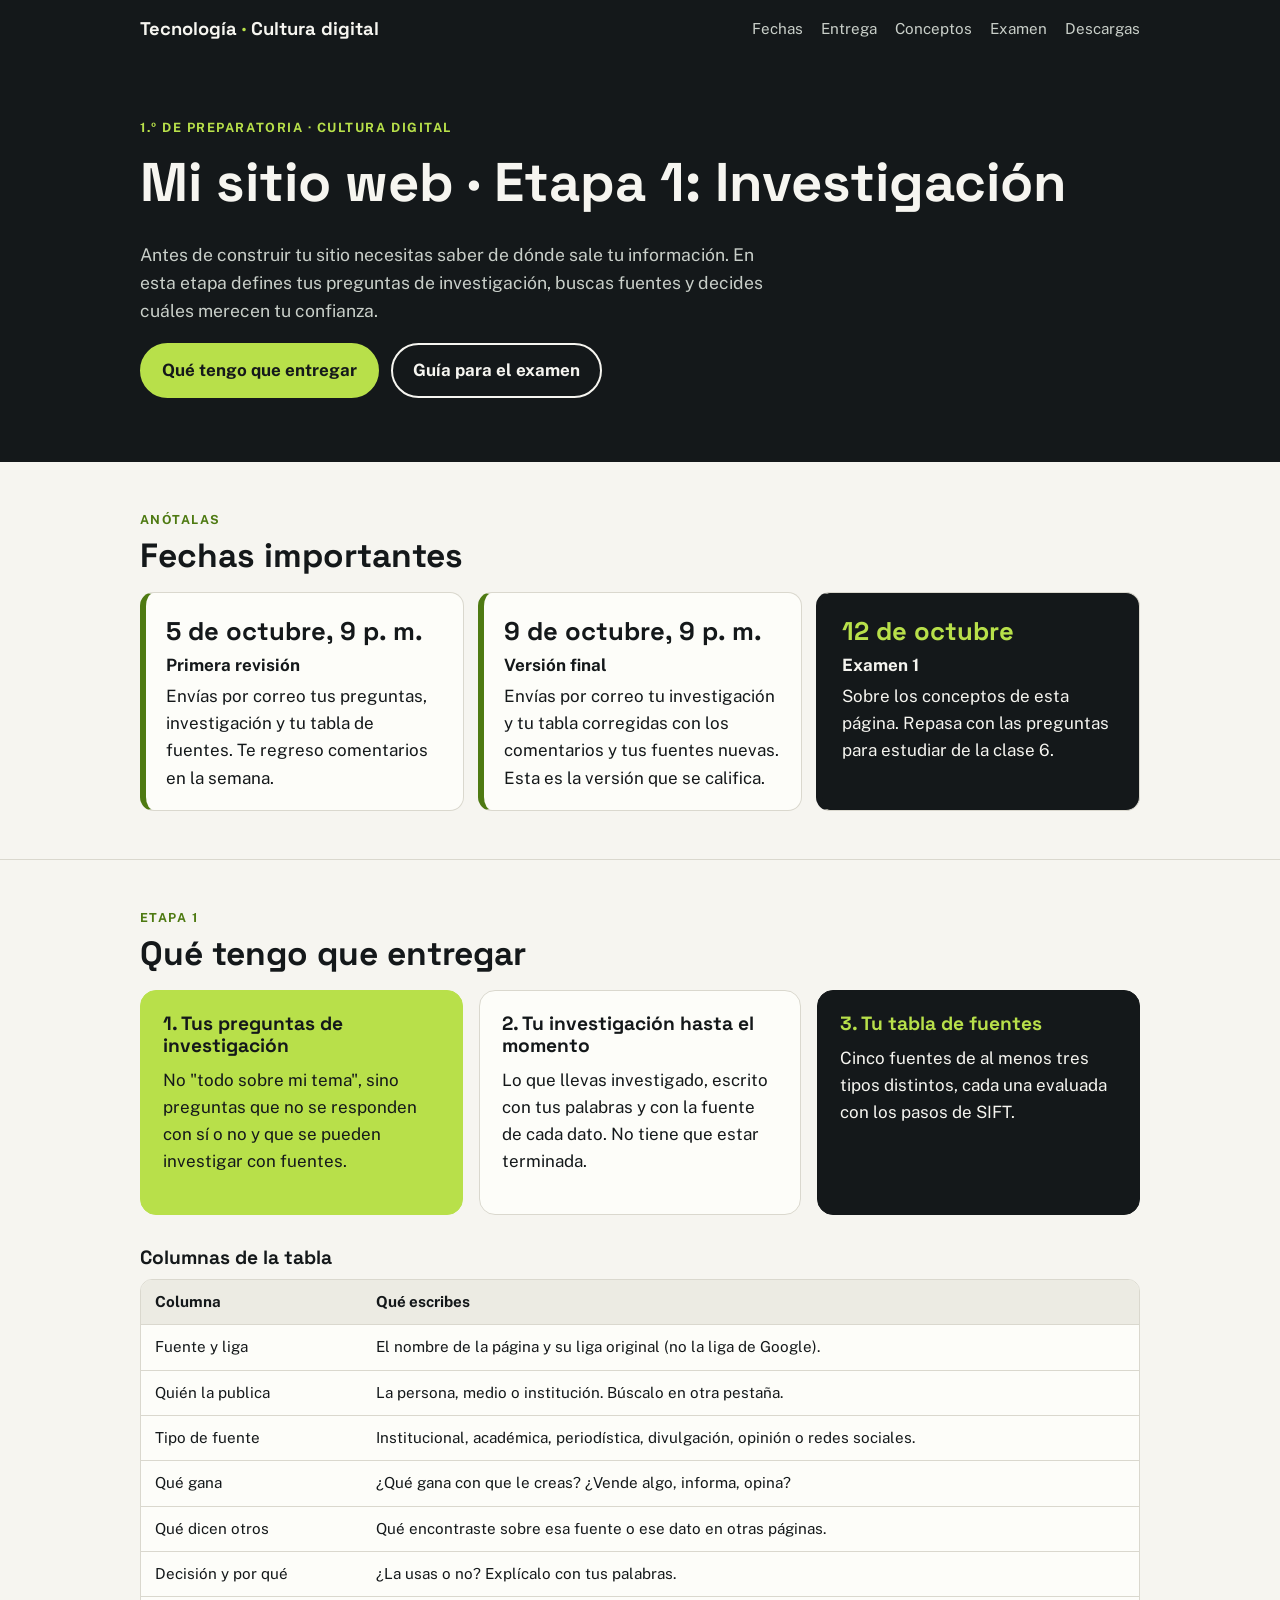
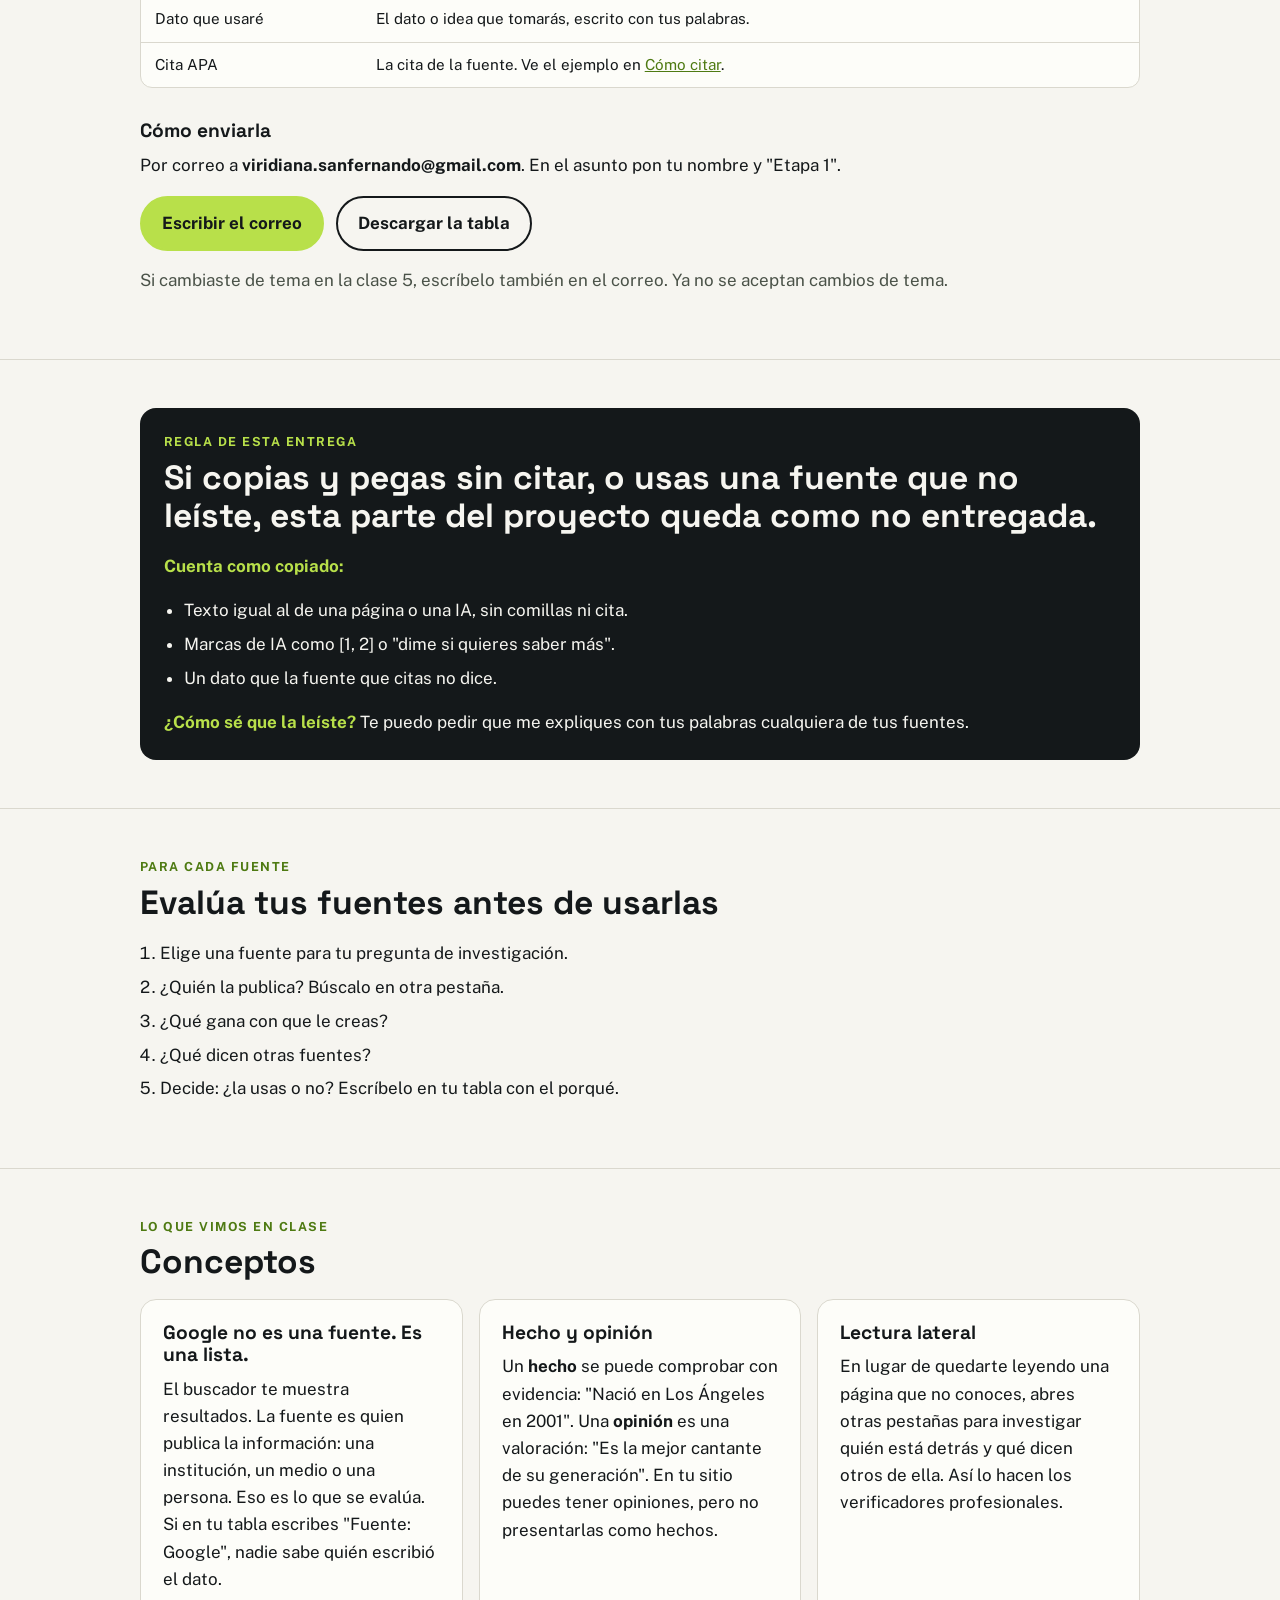
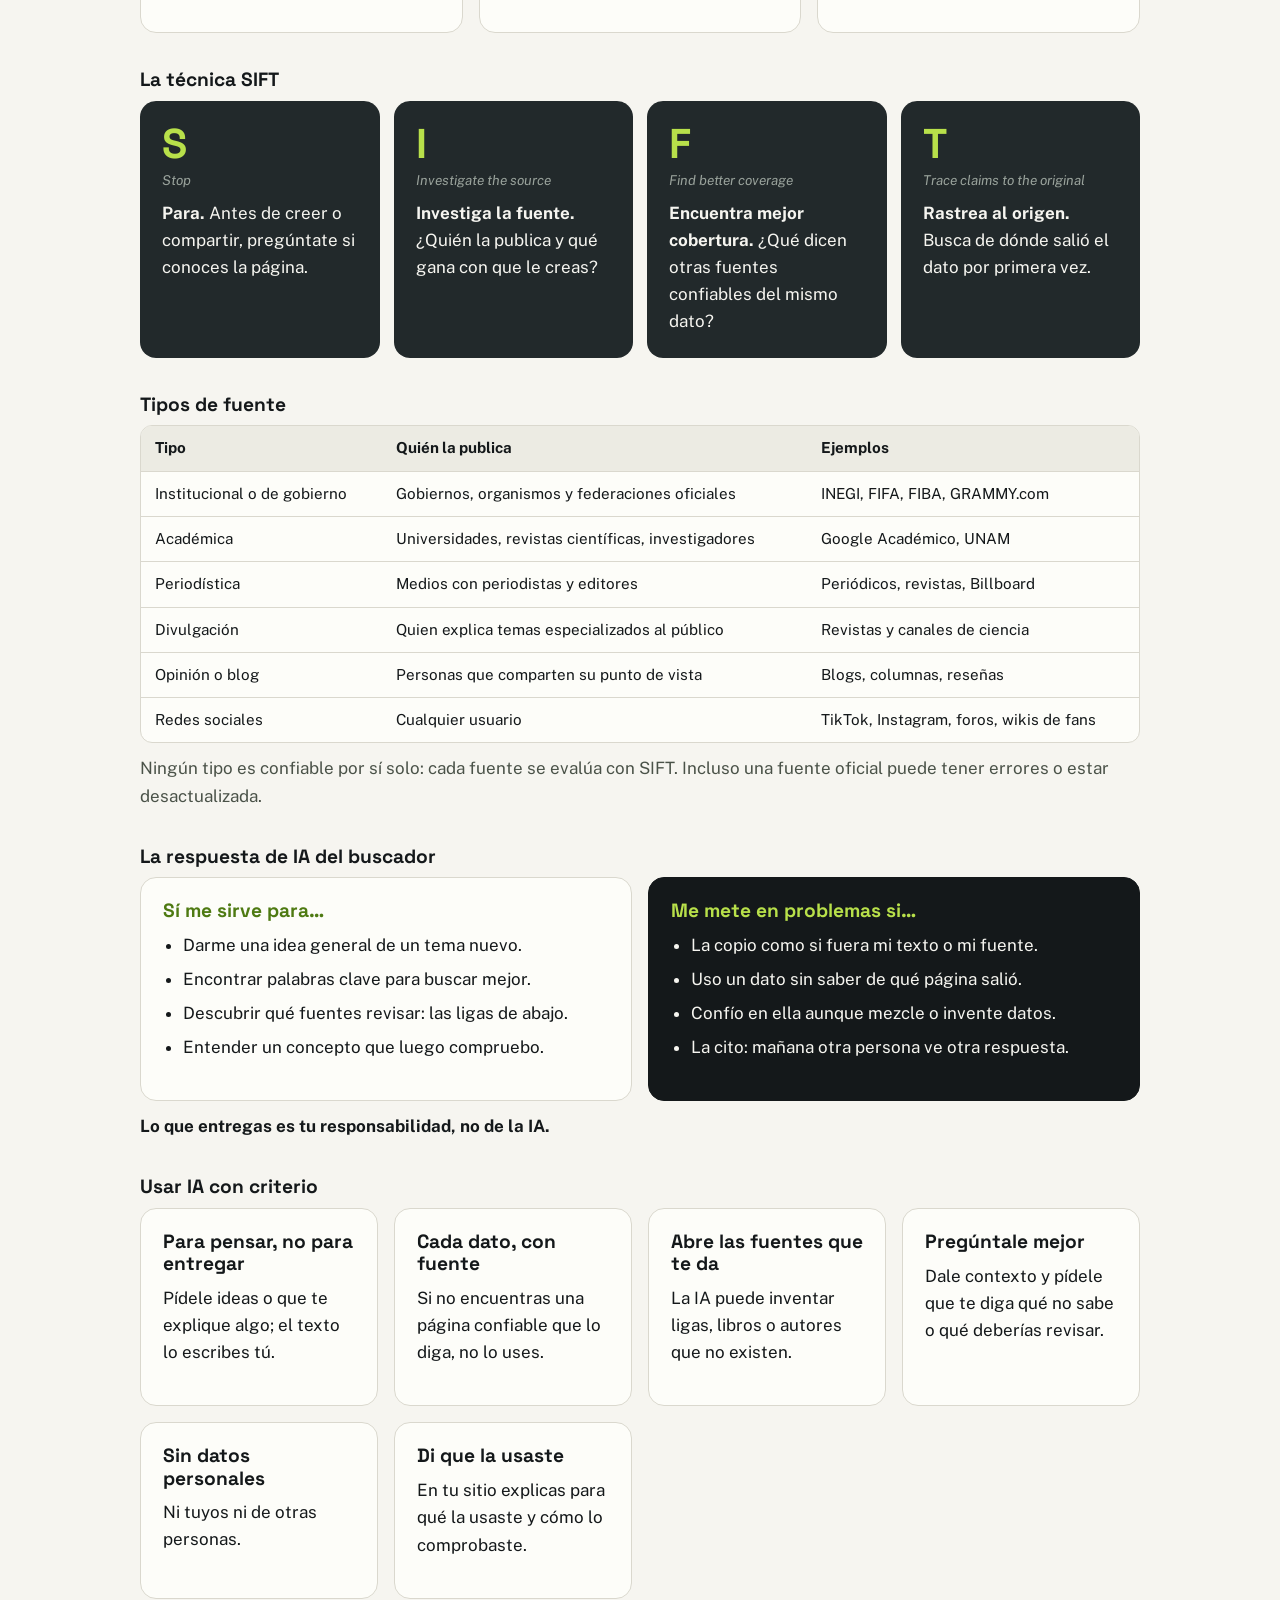
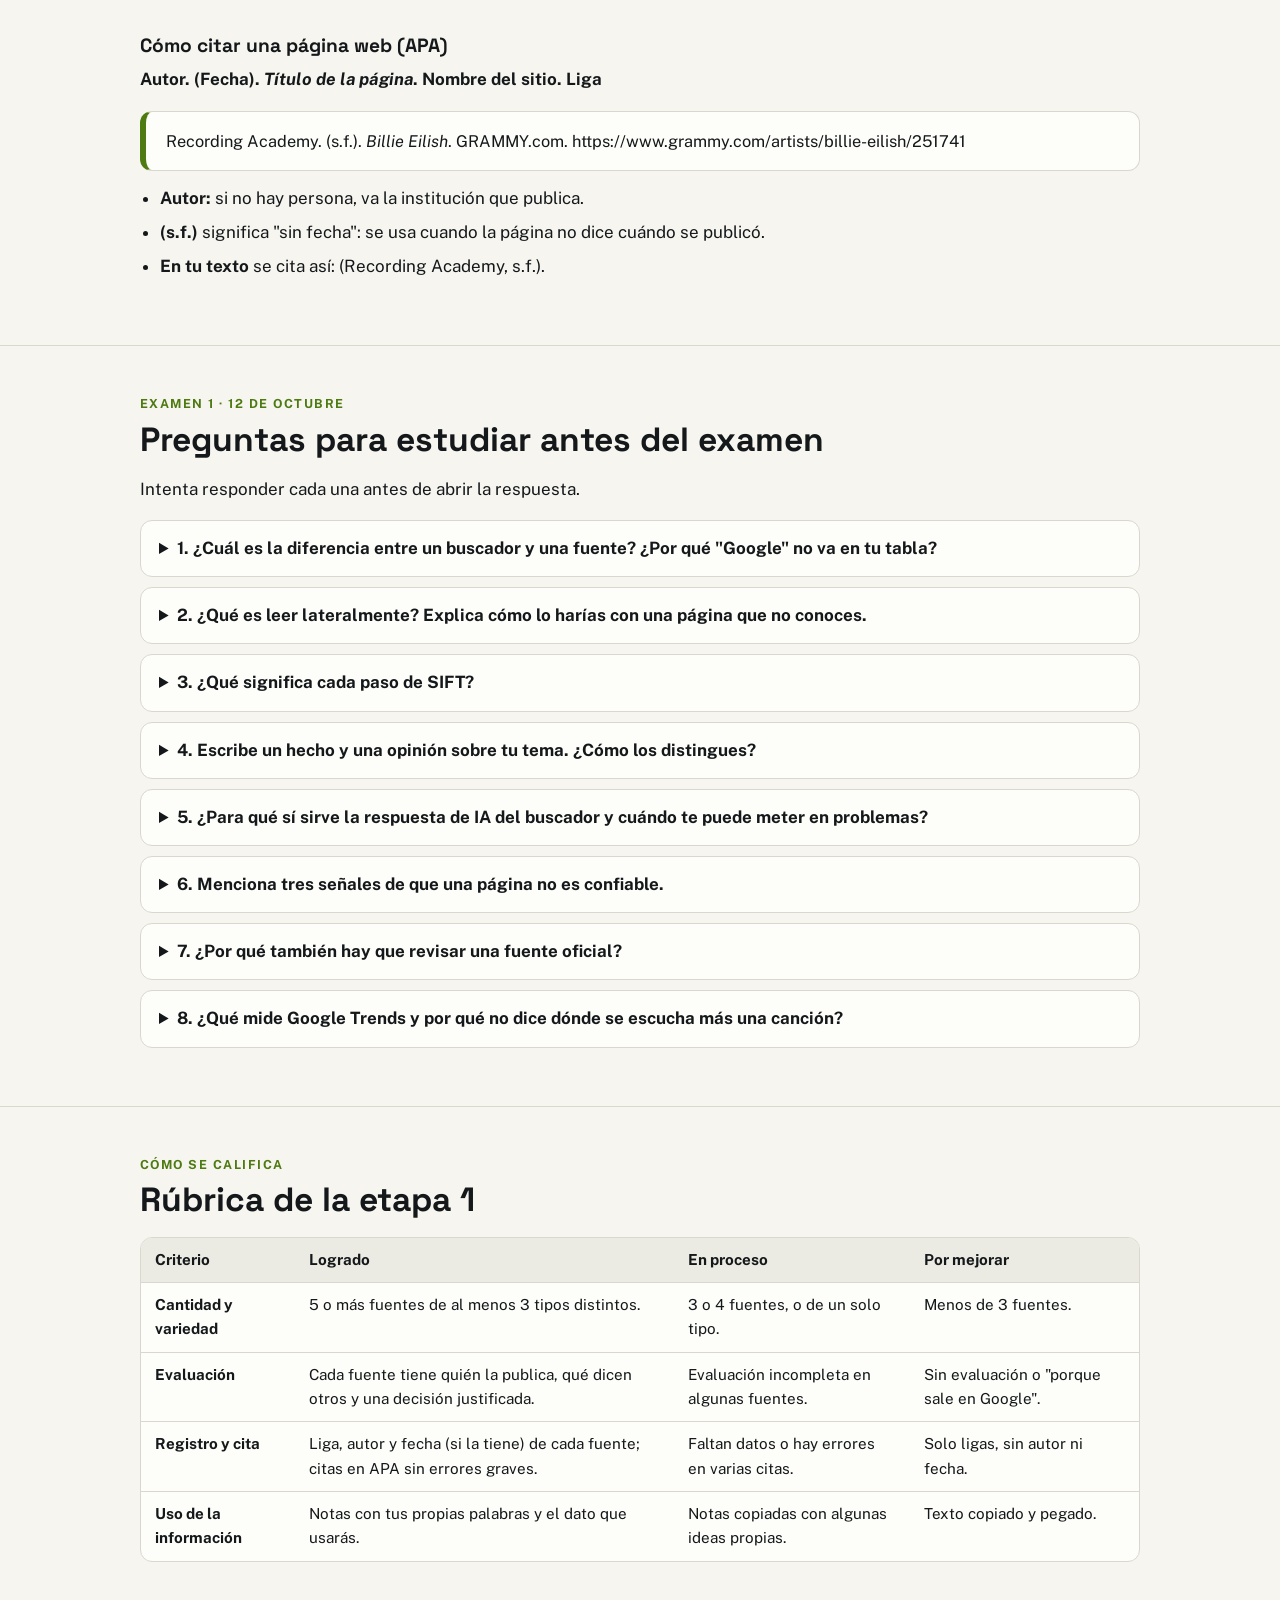
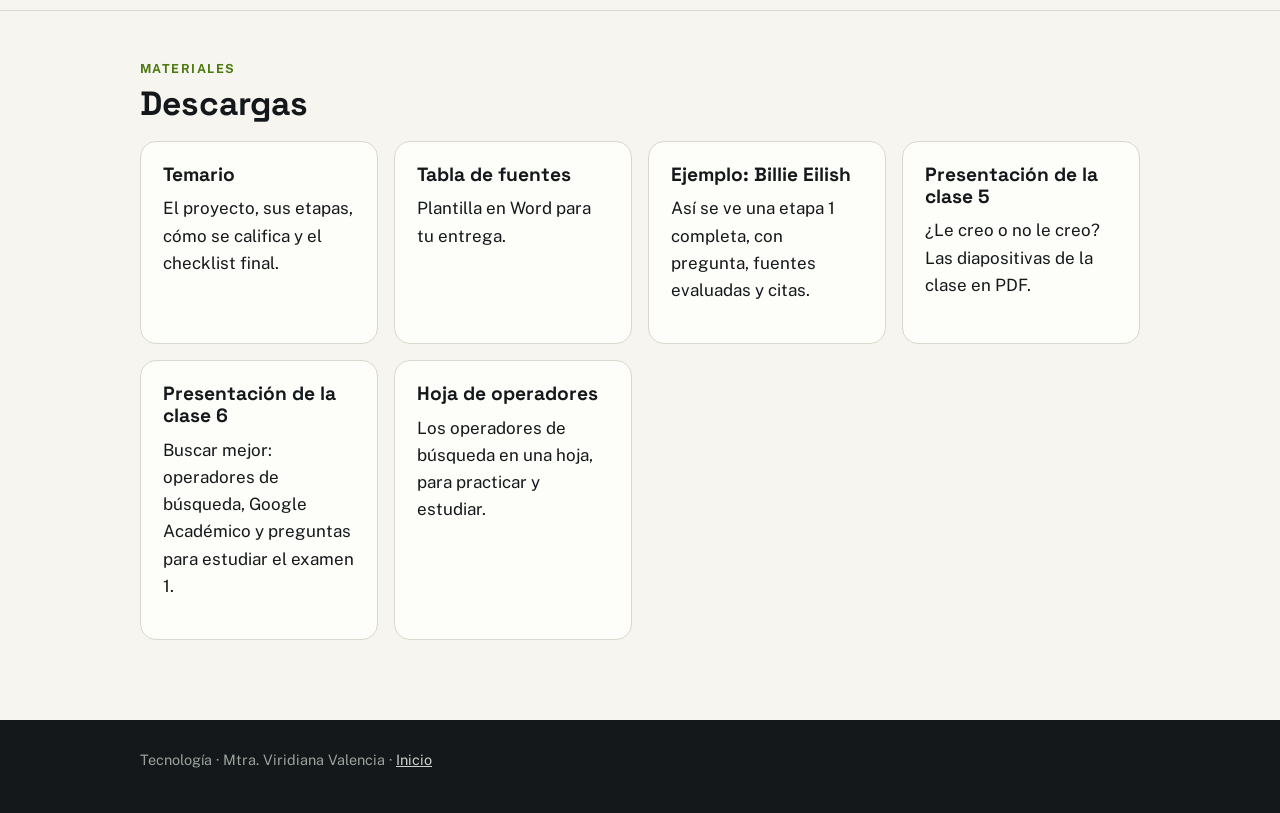
==== commit f3355c63: "Add files via upload" ====
--- a/prepa/index.html
+++ b/prepa/index.html
@@ -43,19 +43,19 @@
       <h2>Fechas importantes</h2>
       <div class="fechas">
         <div class="fecha">
-          <span class="dia">5 de octubre</span>
+          <span class="dia">5 de octubre, 9 p. m.</span>
           <span class="que">Primera revisión</span>
-          <span>Envías tus preguntas, investigación y tu tabla de fuentes. Te regreso comentarios para corregir.</span>
+          <span>Envías por correo tus preguntas, investigación y tu tabla de fuentes. Te regreso comentarios en la semana.</span>
         </div>
         <div class="fecha">
-          <span class="dia">9 de octubre</span>
+          <span class="dia">9 de octubre, 9 p. m.</span>
           <span class="que">Versión final</span>
-          <span>Envías tu investigación y tu tabla corregidas con los comentarios. Esta es la versión que se califica.</span>
+          <span>Envías por correo tu investigación y tu tabla corregidas con los comentarios y tus fuentes nuevas. Esta es la versión que se califica.</span>
         </div>
         <div class="fecha examen">
           <span class="dia">12 de octubre</span>
           <span class="que">Examen 1</span>
-          <span>Sobre los conceptos de esta página. Repasa con la guía de estudio.</span>
+          <span>Sobre los conceptos de esta página. Repasa con las preguntas para estudiar de la clase 6.</span>
         </div>
       </div>
     </div>
@@ -280,6 +280,14 @@
           <h3>Presentación de la clase 5</h3>
           <p>¿Le creo o no le creo? Las diapositivas de la clase en PDF.</p>
         </a>
+        <a class="tarjeta" href="/descargas/Presentacion_Clase6_Cultura_Digital.pdf" target="_blank" rel="noopener">
+          <h3>Presentación de la clase 6</h3>
+          <p>Buscar mejor: operadores de búsqueda, Google Académico y preguntas para estudiar el examen 1.</p>
+        </a>
+        <a class="tarjeta" href="/descargas/Hoja_de_operadores.pdf" target="_blank" rel="noopener">
+          <h3>Hoja de operadores</h3>
+          <p>Los operadores de búsqueda en una hoja, para practicar y estudiar.</p>
+        </a>
       </div>
     </div>
   </section>
--- a/assets/estilos.css
+++ b/assets/estilos.css
@@ -105,3 +105,4 @@
   body { font-size: 16px; }
   section.bloque { padding: 36px 0; }
 }
+.rejilla + .tabla-scroll, .fechas + .tabla-scroll, .tabla-scroll + p, .rejilla + p, .rejilla + .rejilla { margin-top: 20px; }
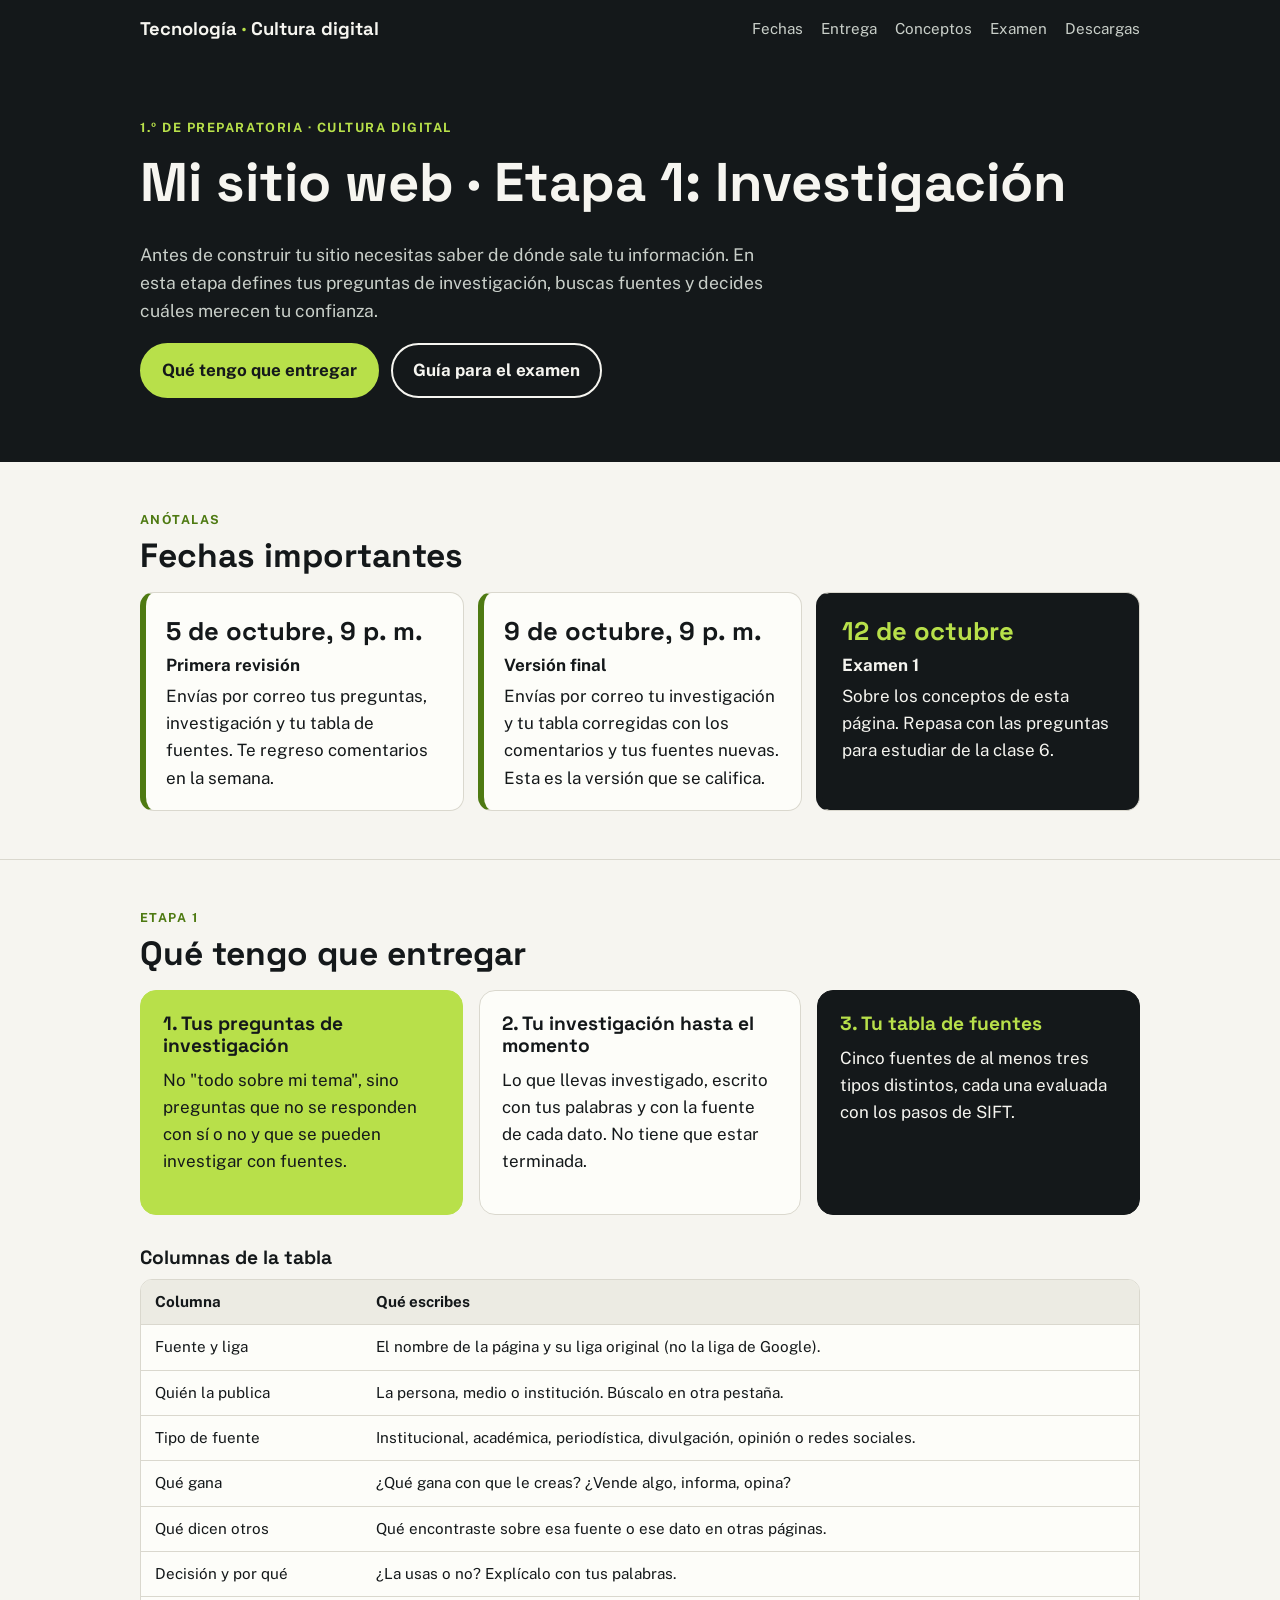
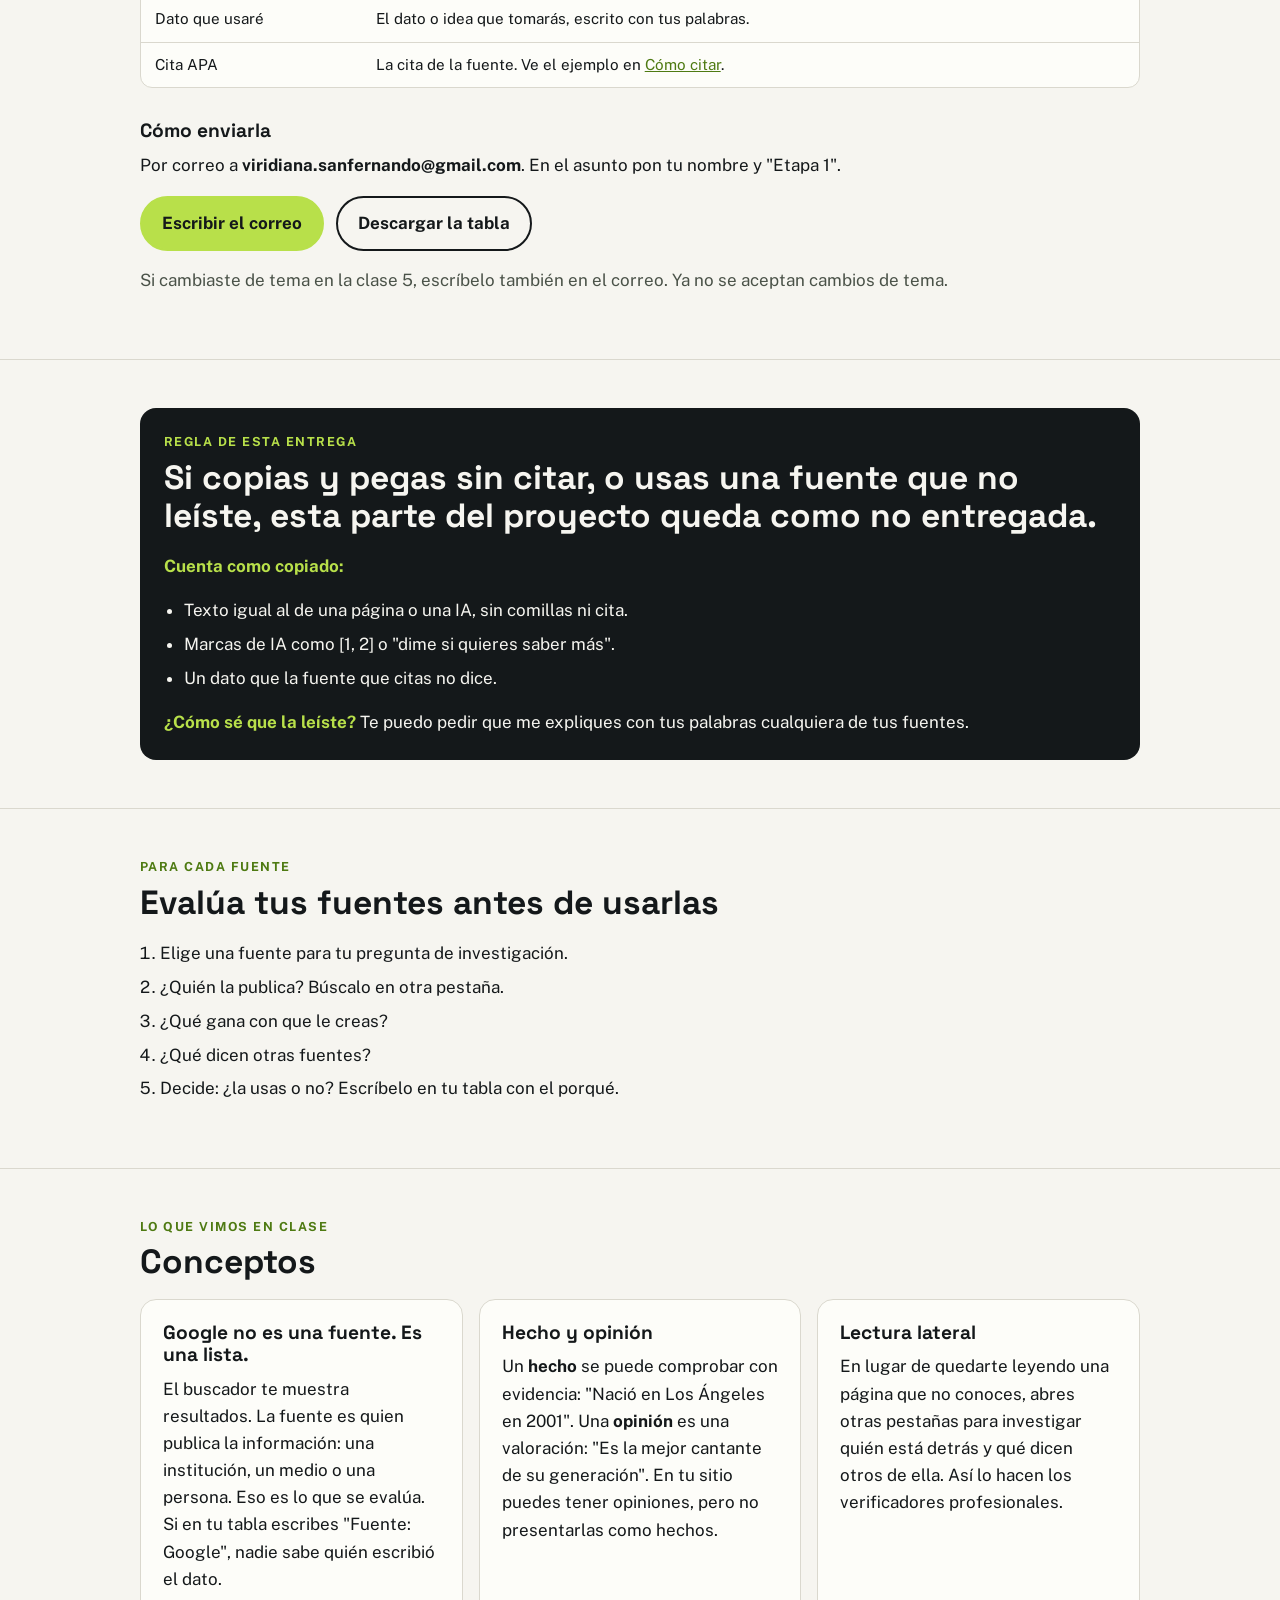
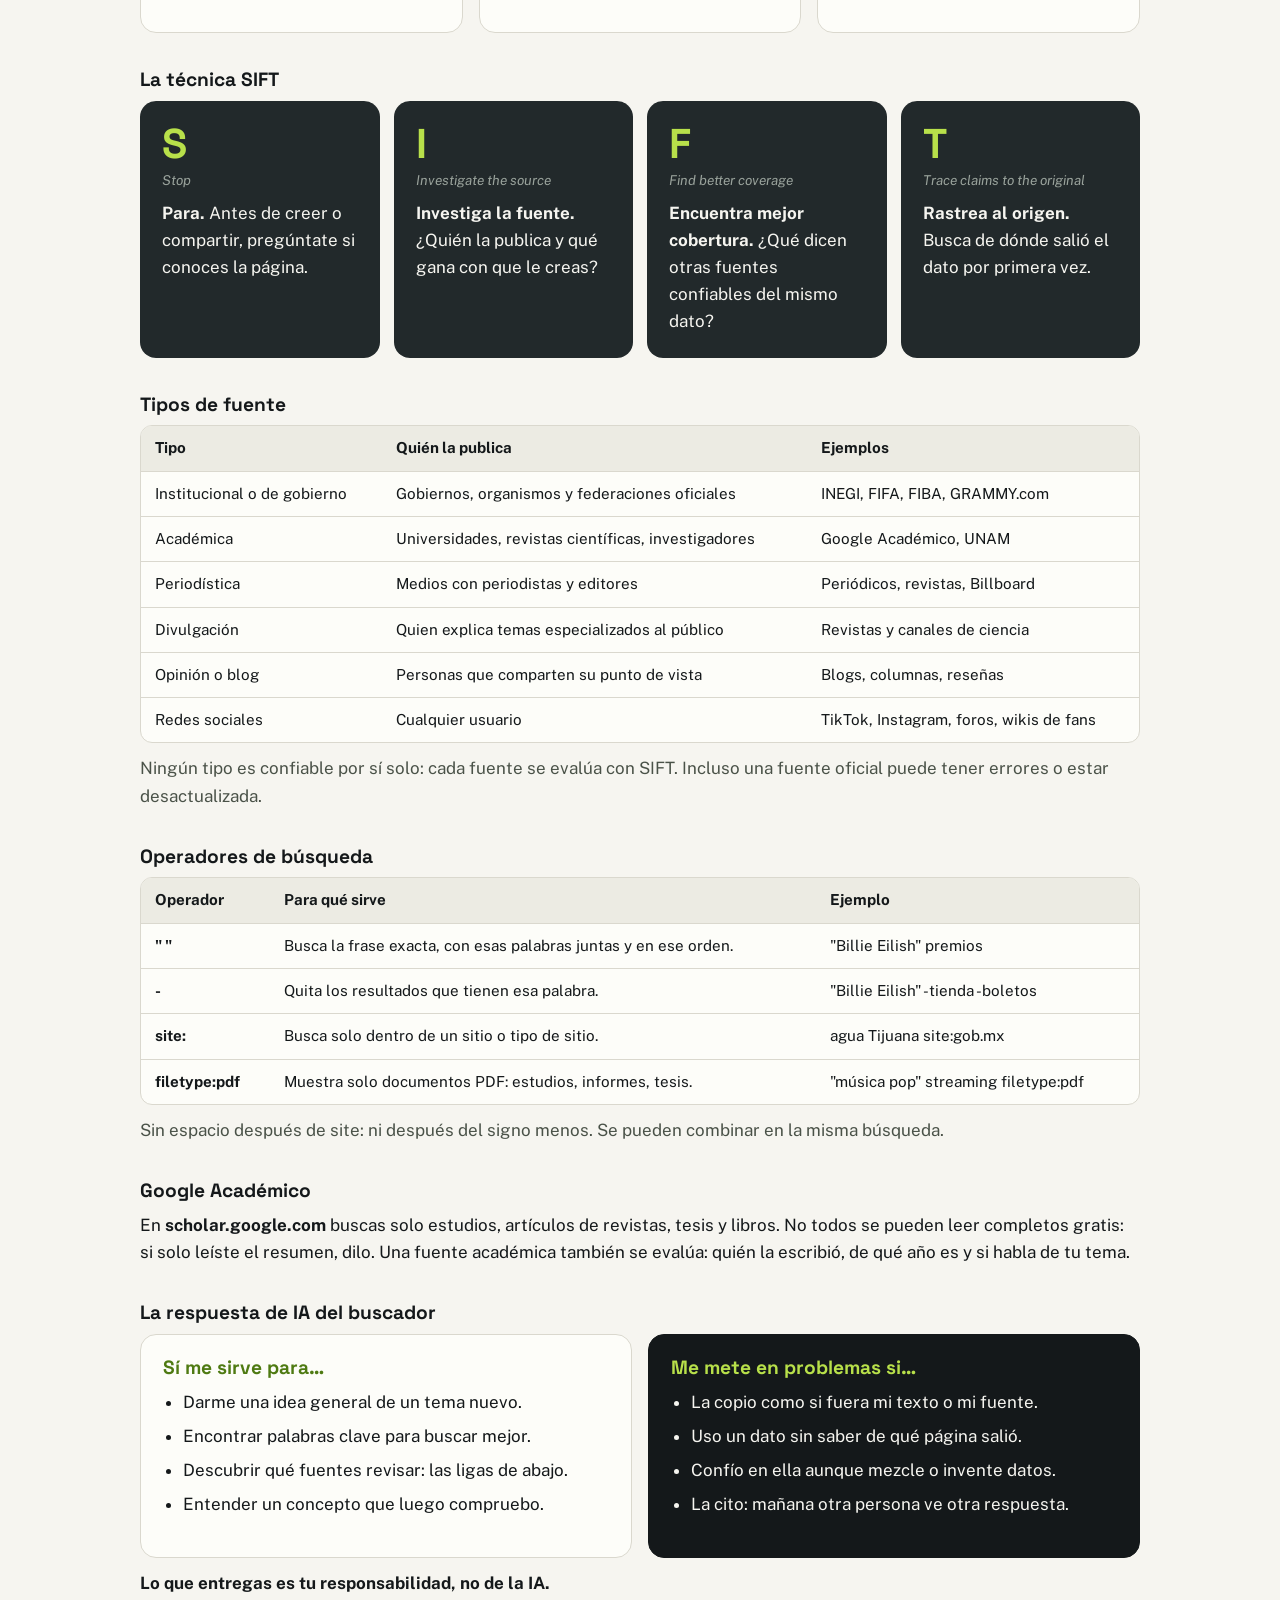
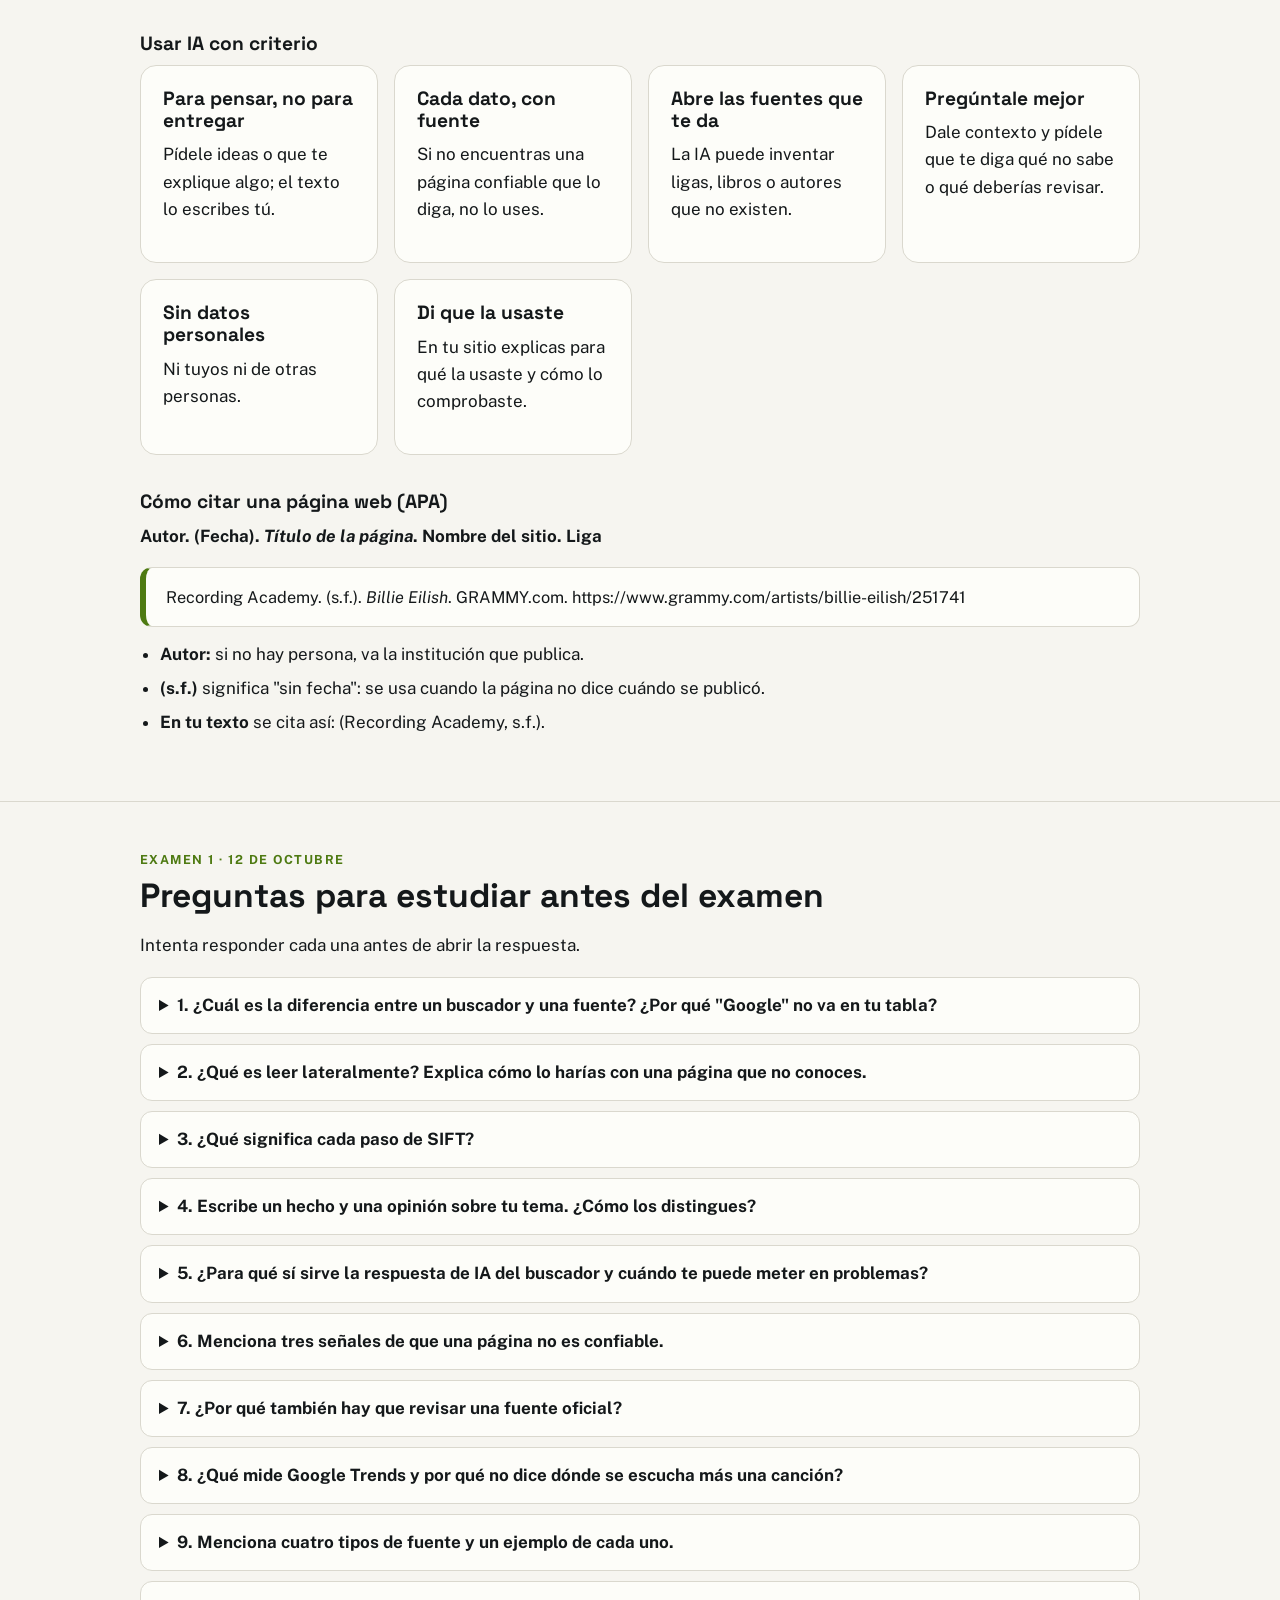
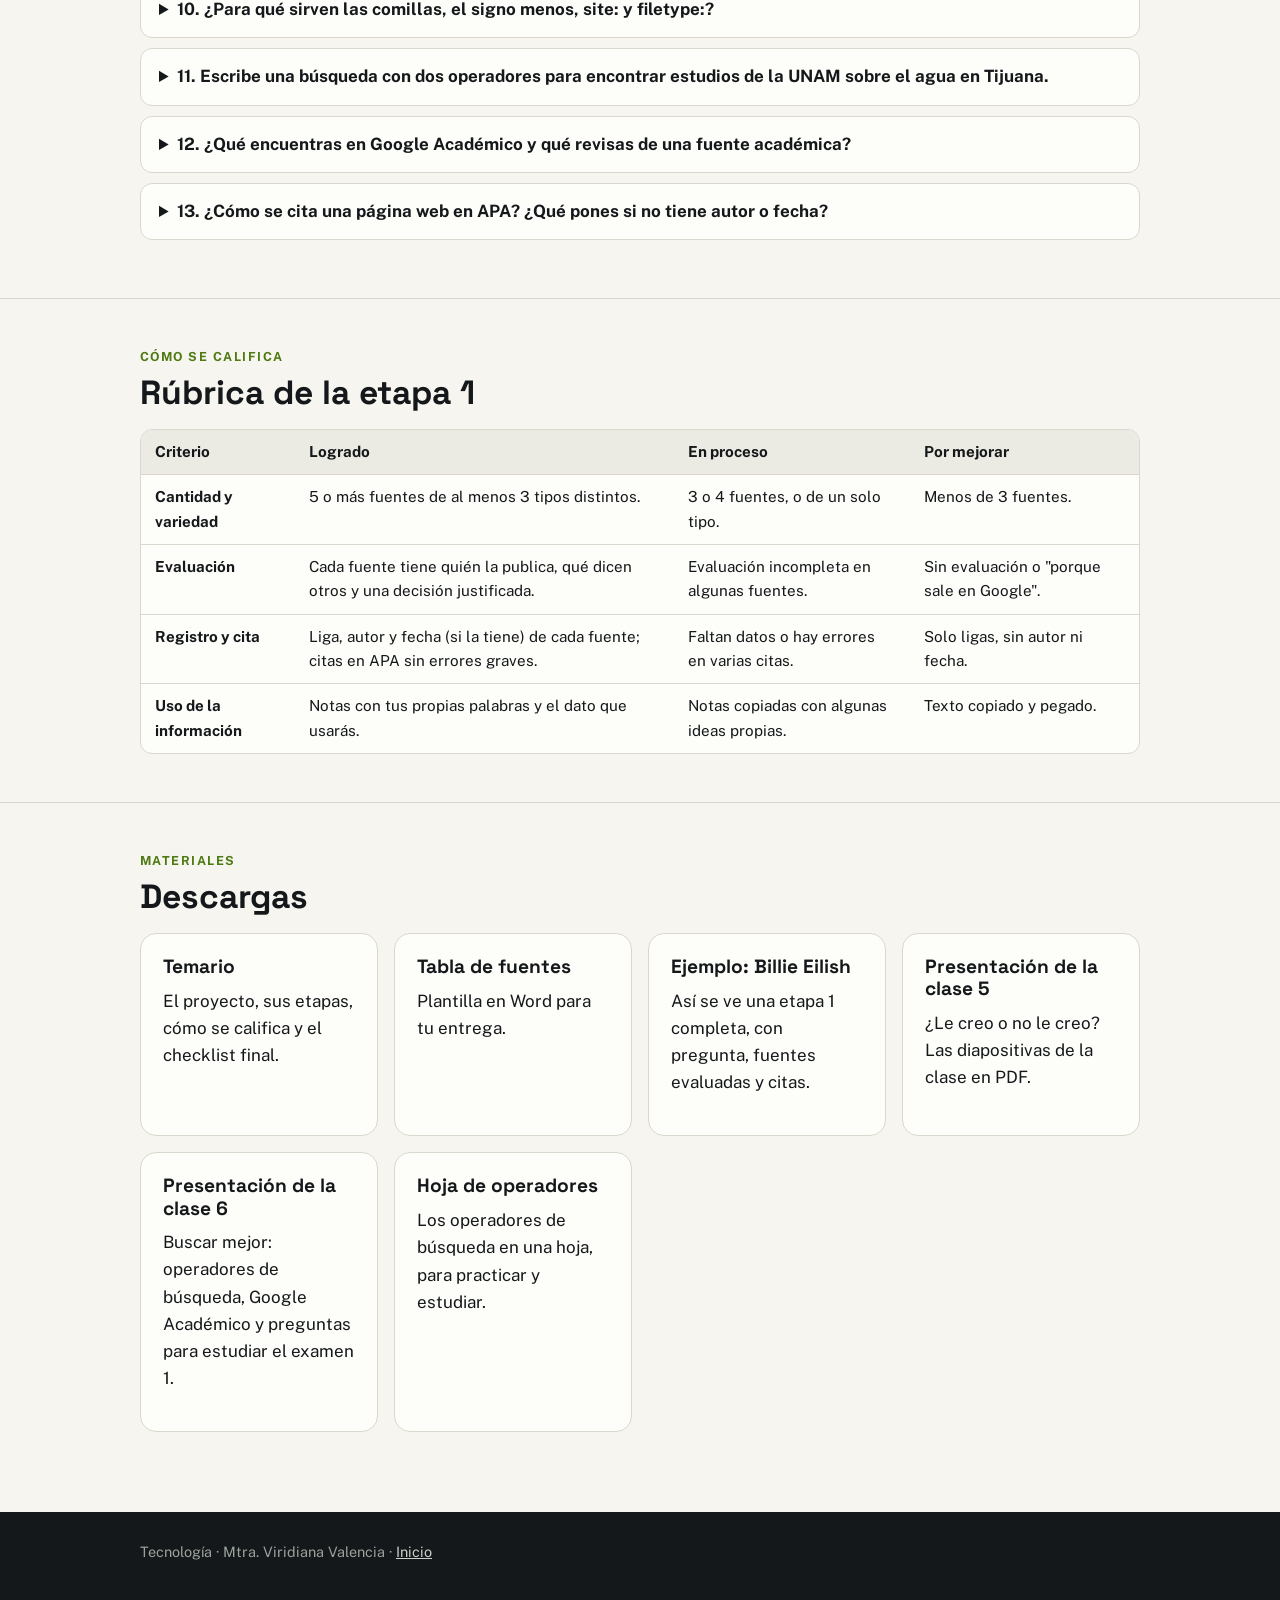
==== commit 009fb4a6: "Add files via upload" ====
--- a/prepa/index.html
+++ b/prepa/index.html
@@ -181,6 +181,23 @@
       </div>
       <p style="margin-top:12px;color:var(--suave)">Ningún tipo es confiable por sí solo: cada fuente se evalúa con SIFT. Incluso una fuente oficial puede tener errores o estar desactualizada.</p>
 
+      <h3 style="margin-top:36px">Operadores de búsqueda</h3>
+      <div class="tabla-scroll">
+        <table>
+          <thead><tr><th>Operador</th><th>Para qué sirve</th><th>Ejemplo</th></tr></thead>
+          <tbody>
+            <tr><td><strong>" "</strong></td><td>Busca la frase exacta, con esas palabras juntas y en ese orden.</td><td>"Billie Eilish" premios</td></tr>
+            <tr><td><strong>-</strong></td><td>Quita los resultados que tienen esa palabra.</td><td>"Billie Eilish" -tienda -boletos</td></tr>
+            <tr><td><strong>site:</strong></td><td>Busca solo dentro de un sitio o tipo de sitio.</td><td>agua Tijuana site:gob.mx</td></tr>
+            <tr><td><strong>filetype:pdf</strong></td><td>Muestra solo documentos PDF: estudios, informes, tesis.</td><td>"música pop" streaming filetype:pdf</td></tr>
+          </tbody>
+        </table>
+      </div>
+      <p style="margin-top:12px;color:var(--suave)">Sin espacio después de site: ni después del signo menos. Se pueden combinar en la misma búsqueda.</p>
+
+      <h3 style="margin-top:36px">Google Académico</h3>
+      <p>En <strong>scholar.google.com</strong> buscas solo estudios, artículos de revistas, tesis y libros. No todos se pueden leer completos gratis: si solo leíste el resumen, dilo. Una fuente académica también se evalúa: quién la escribió, de qué año es y si habla de tu tema.</p>
+
       <h3 style="margin-top:36px">La respuesta de IA del buscador</h3>
       <div class="rejilla">
         <div class="tarjeta">
@@ -238,6 +255,11 @@
       <details><summary>6. Menciona tres señales de que una página no es confiable.</summary><p>No tiene autor, el dominio no tiene relación con el tema, vende algo, no cita fuentes, tiene texto de relleno.</p></details>
       <details><summary>7. ¿Por qué también hay que revisar una fuente oficial?</summary><p>Porque también puede tener errores o estar desactualizada. Por eso se compara con otras fuentes.</p></details>
       <details><summary>8. ¿Qué mide Google Trends y por qué no dice dónde se escucha más una canción?</summary><p>Mide cuánto se busca algo en Google, no cuántas veces se escucha. Para escuchas se necesitan datos de plataformas como Spotify Charts.</p></details>
+      <details><summary>9. Menciona cuatro tipos de fuente y un ejemplo de cada uno.</summary><p>Institucional o de gobierno (INEGI), académica (un artículo de Google Académico), periodística (un periódico o Billboard), divulgación (un canal de ciencia), opinión o blog (una reseña) y redes sociales (TikTok).</p></details>
+      <details><summary>10. ¿Para qué sirven las comillas, el signo menos, site: y filetype:?</summary><p>Comillas: frase exacta. Signo menos: quitar resultados con esa palabra. site: buscar solo en un sitio o tipo de sitio. filetype:pdf: solo documentos PDF.</p></details>
+      <details><summary>11. Escribe una búsqueda con dos operadores para encontrar estudios de la UNAM sobre el agua en Tijuana.</summary><p>Por ejemplo: agua Tijuana site:unam.mx filetype:pdf. Cualquier búsqueda con dos operadores bien escritos y palabras clave del tema es correcta.</p></details>
+      <details><summary>12. ¿Qué encuentras en Google Académico y qué revisas de una fuente académica?</summary><p>Estudios, artículos de revistas, tesis y libros. Revisas quién la escribió, de qué año es y si de verdad habla de tu tema. Si solo leíste el resumen, lo dices.</p></details>
+      <details><summary>13. ¿Cómo se cita una página web en APA? ¿Qué pones si no tiene autor o fecha?</summary><p>Autor. (Fecha). Título de la página. Nombre del sitio. Liga. Si no hay persona, el autor es la institución que publica. Si no hay fecha, se escribe (s.f.).</p></details>
     </div>
   </section>
 
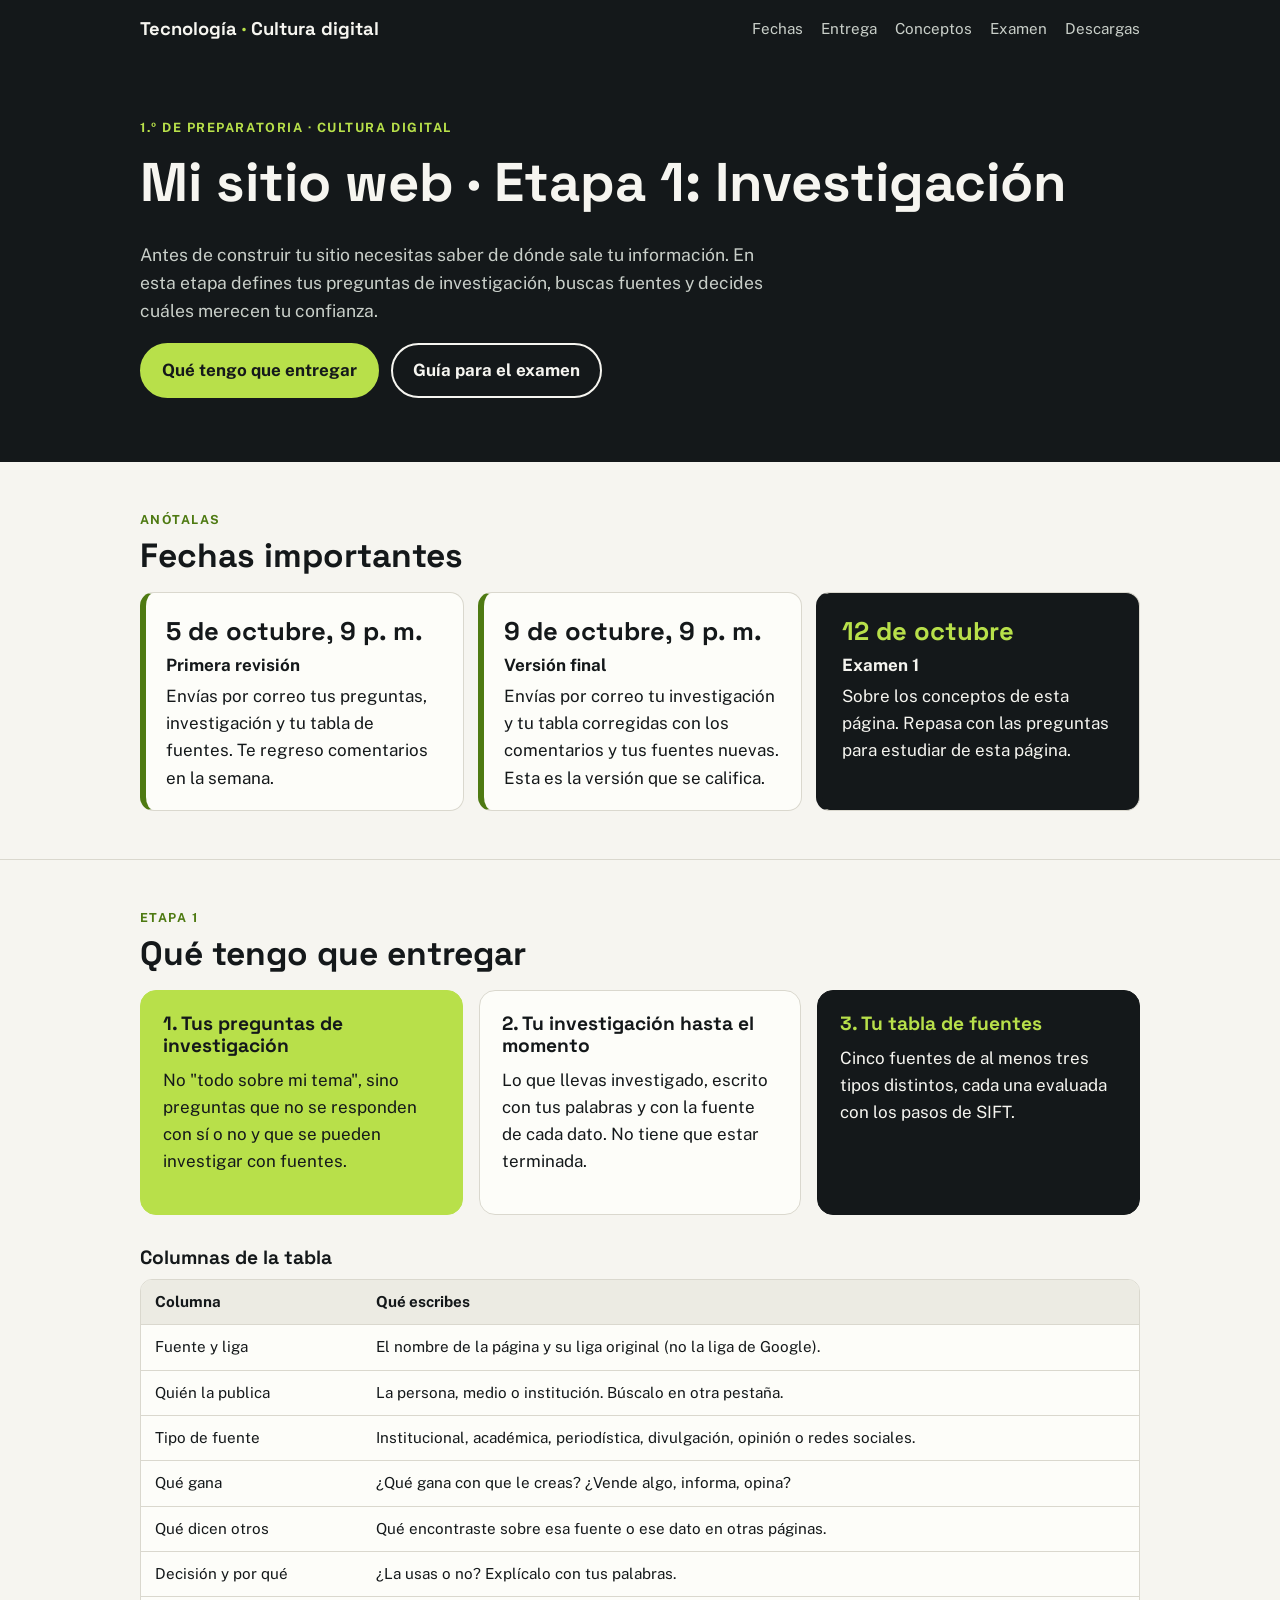
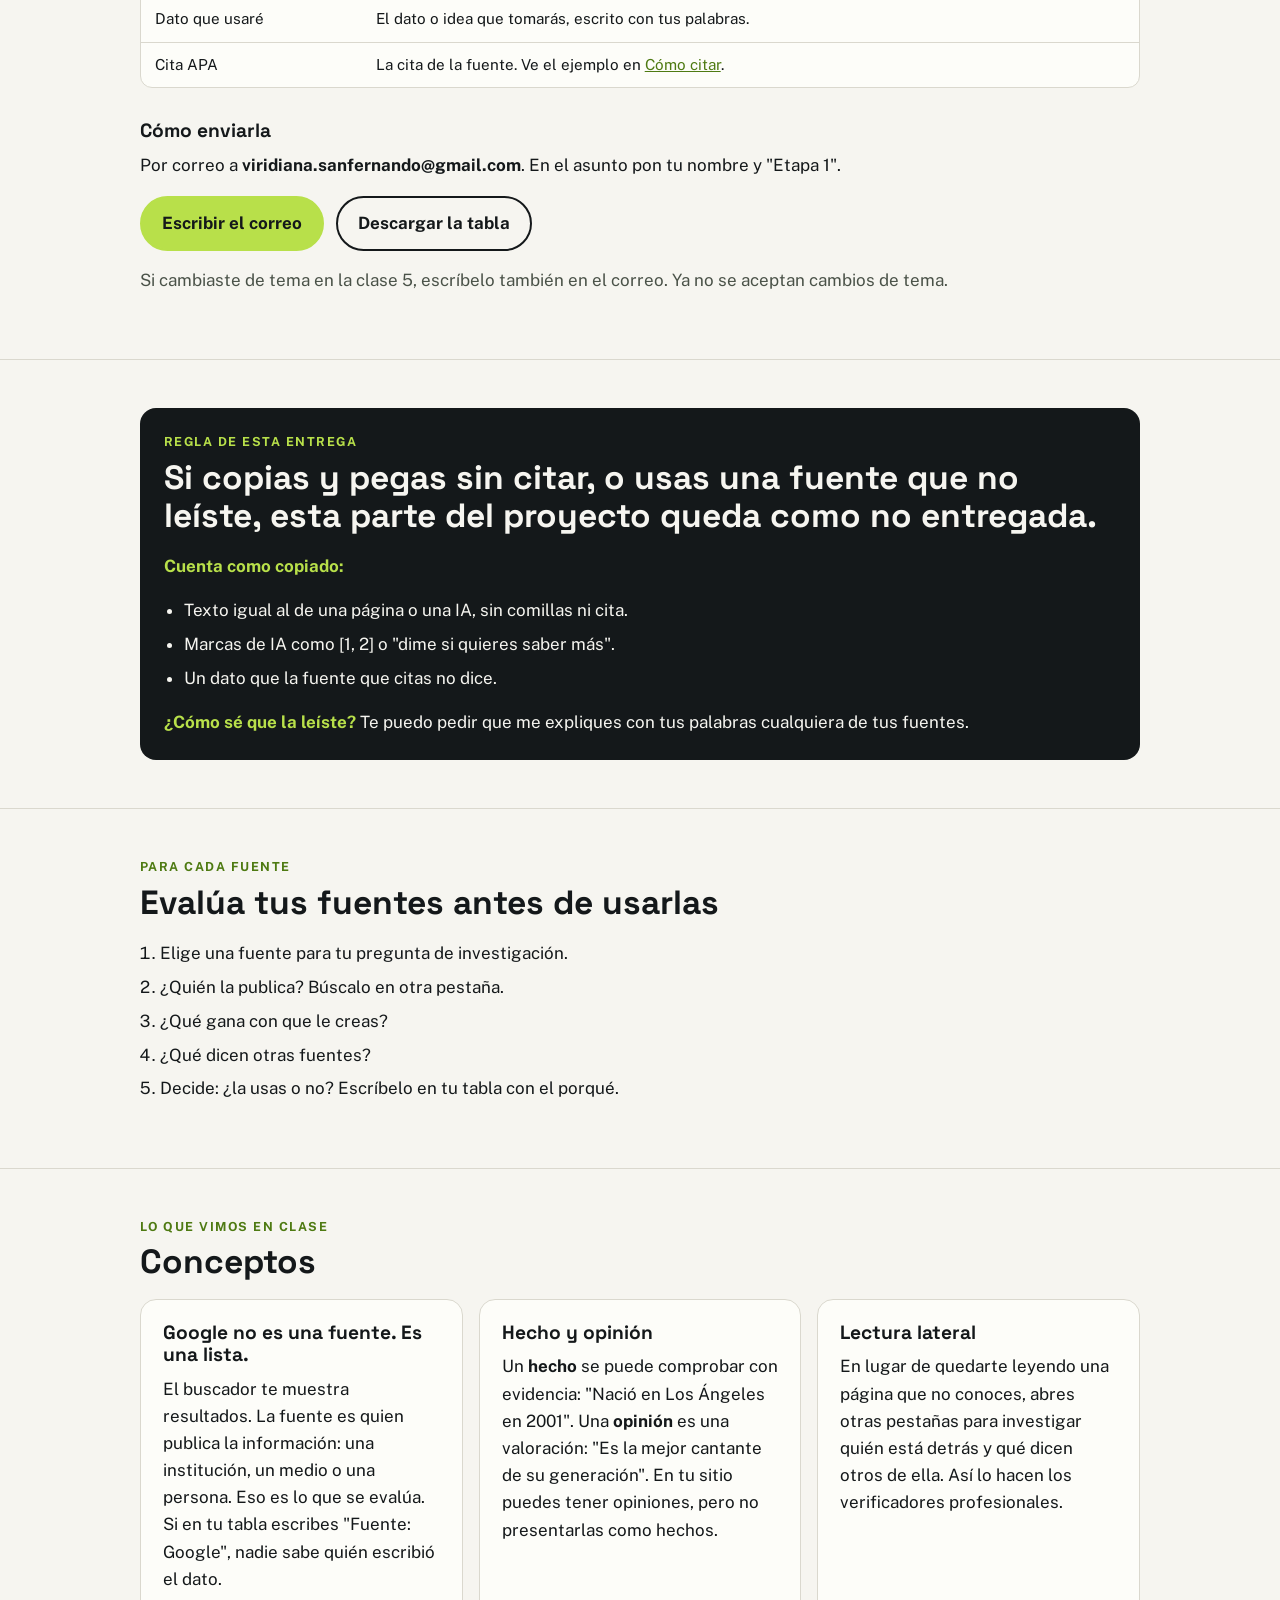
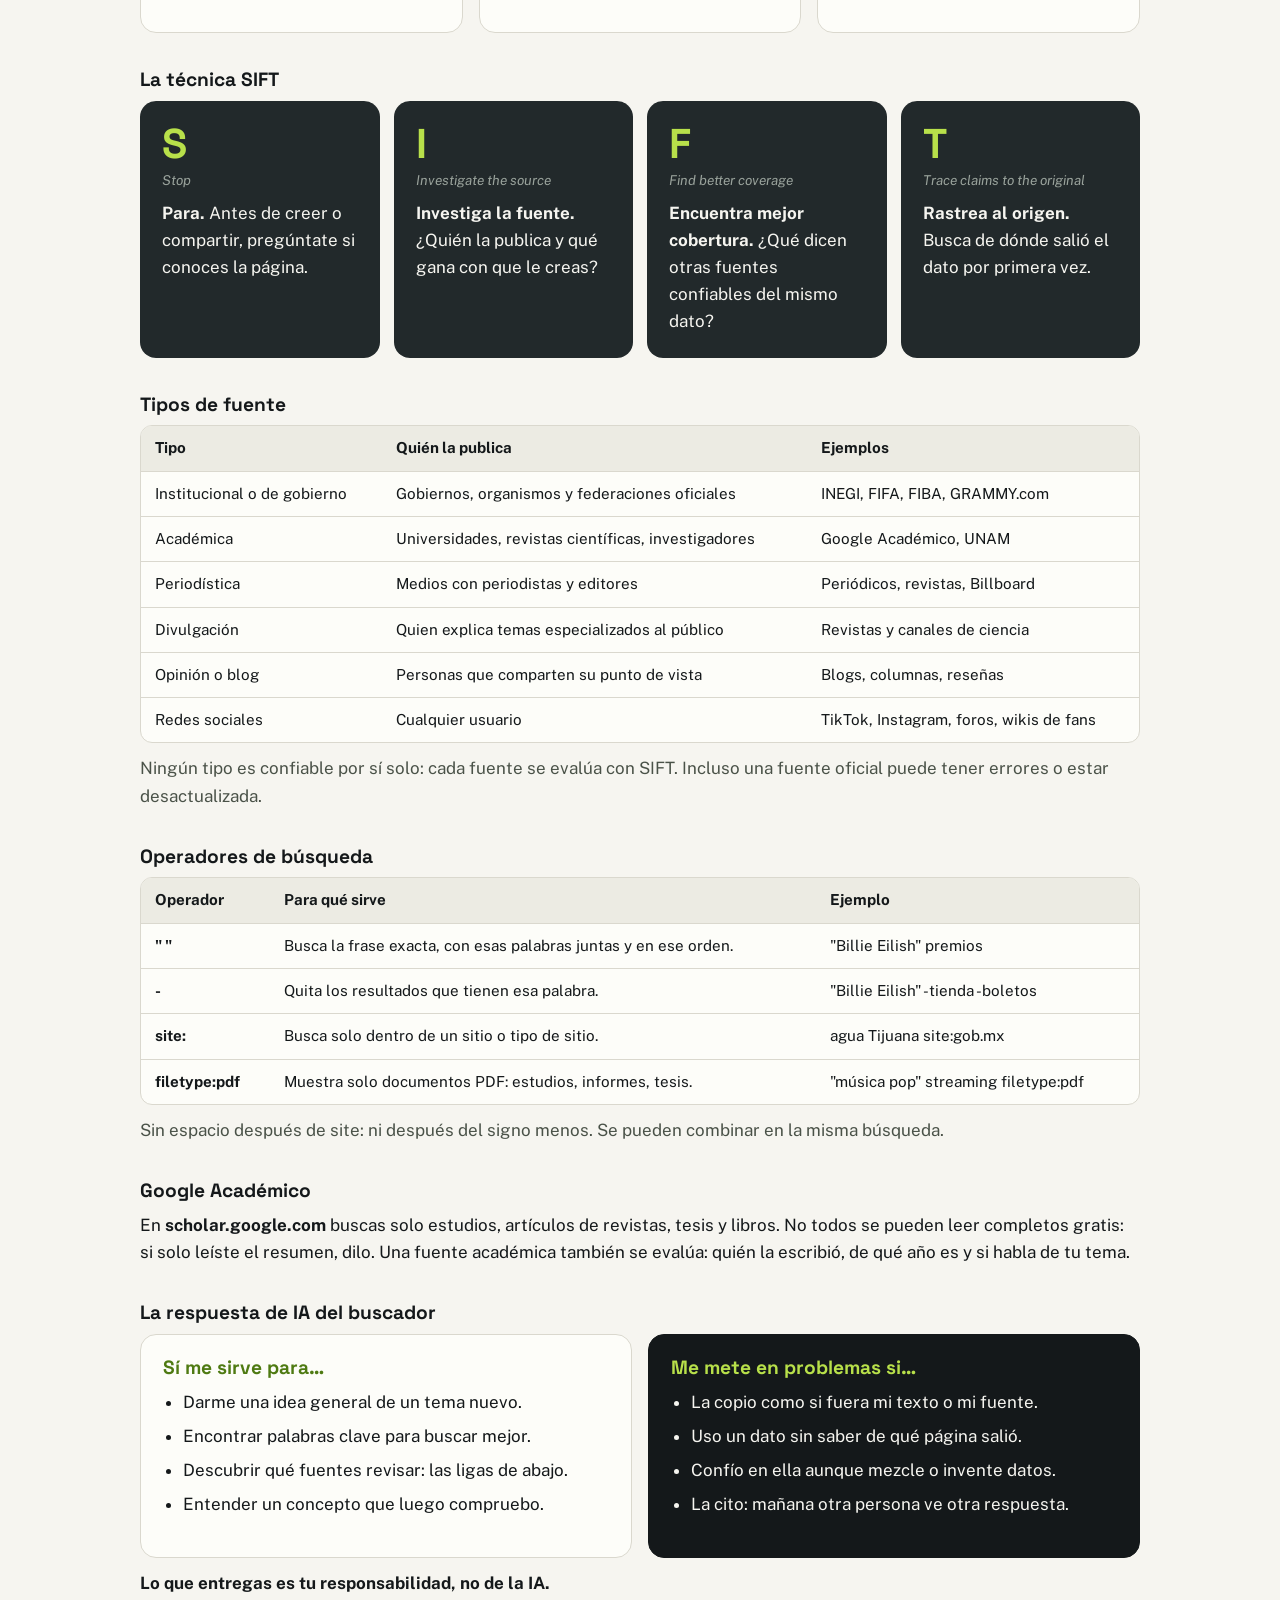
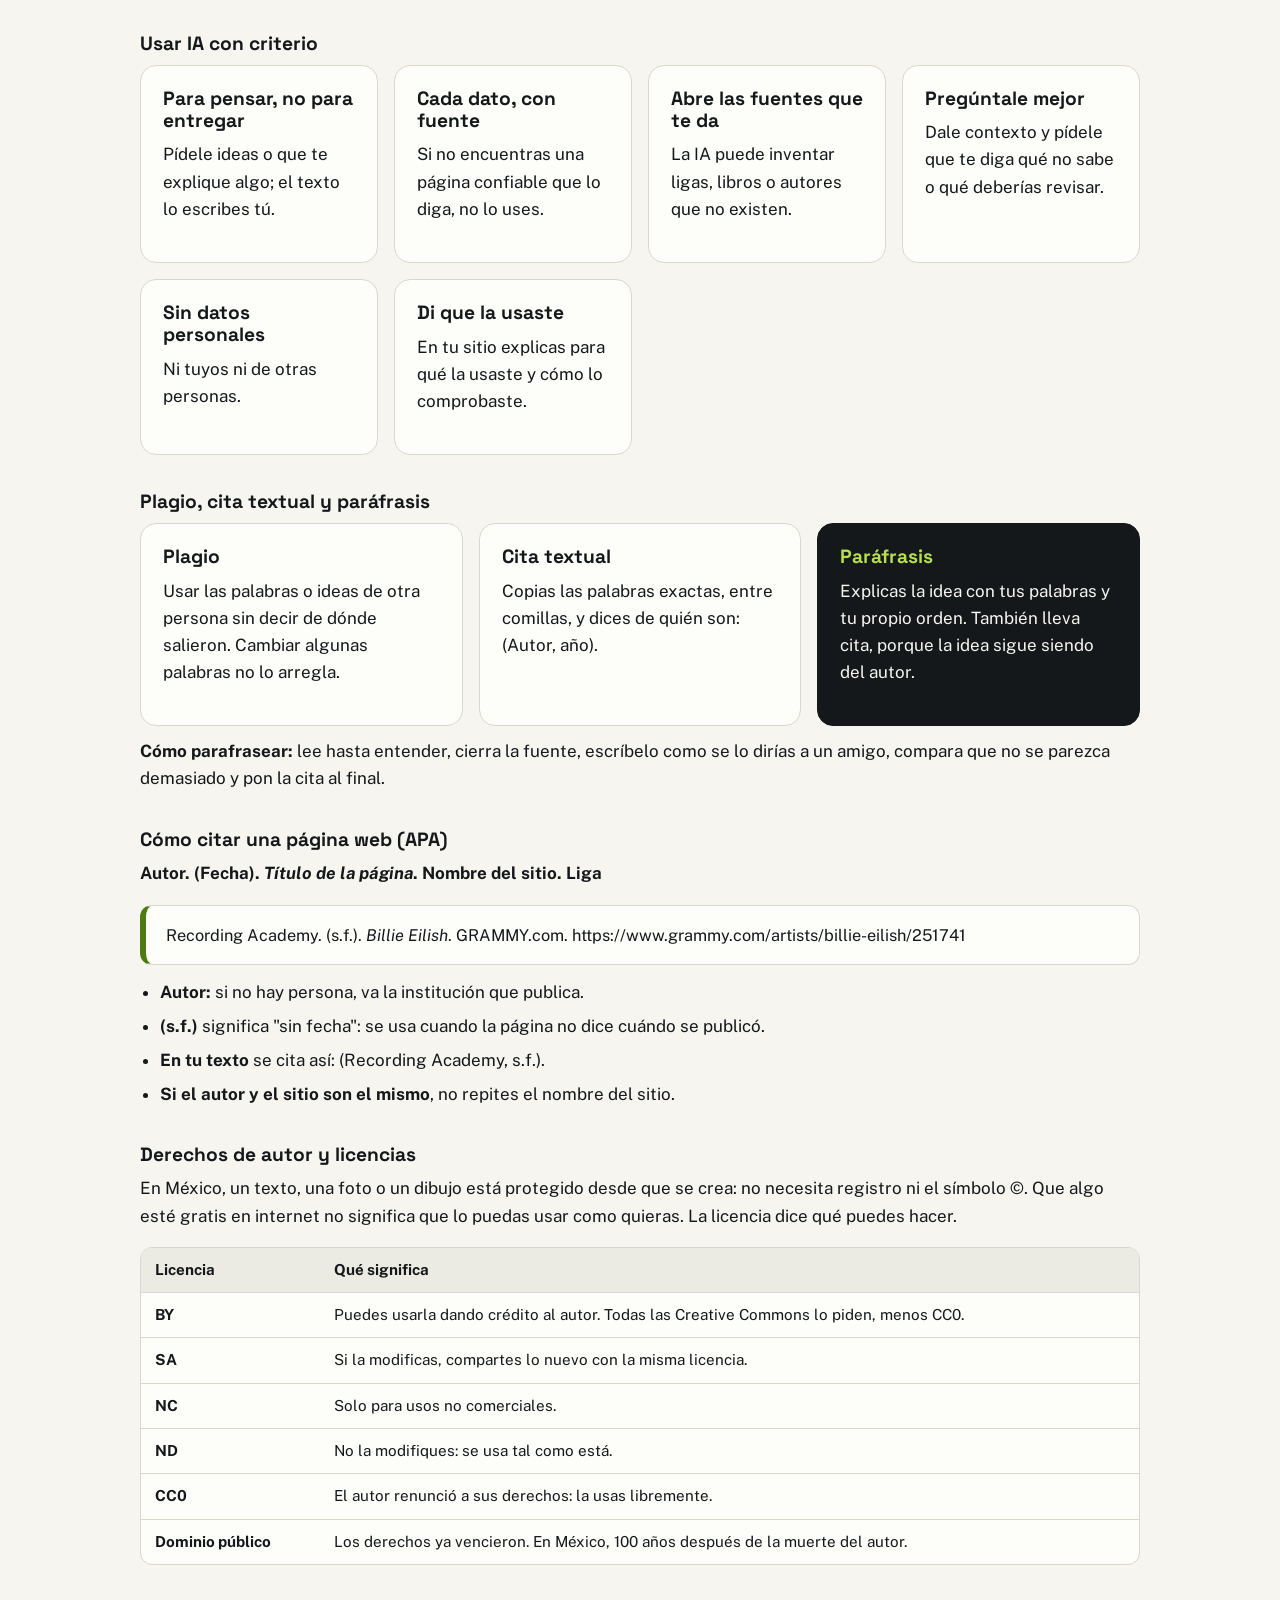
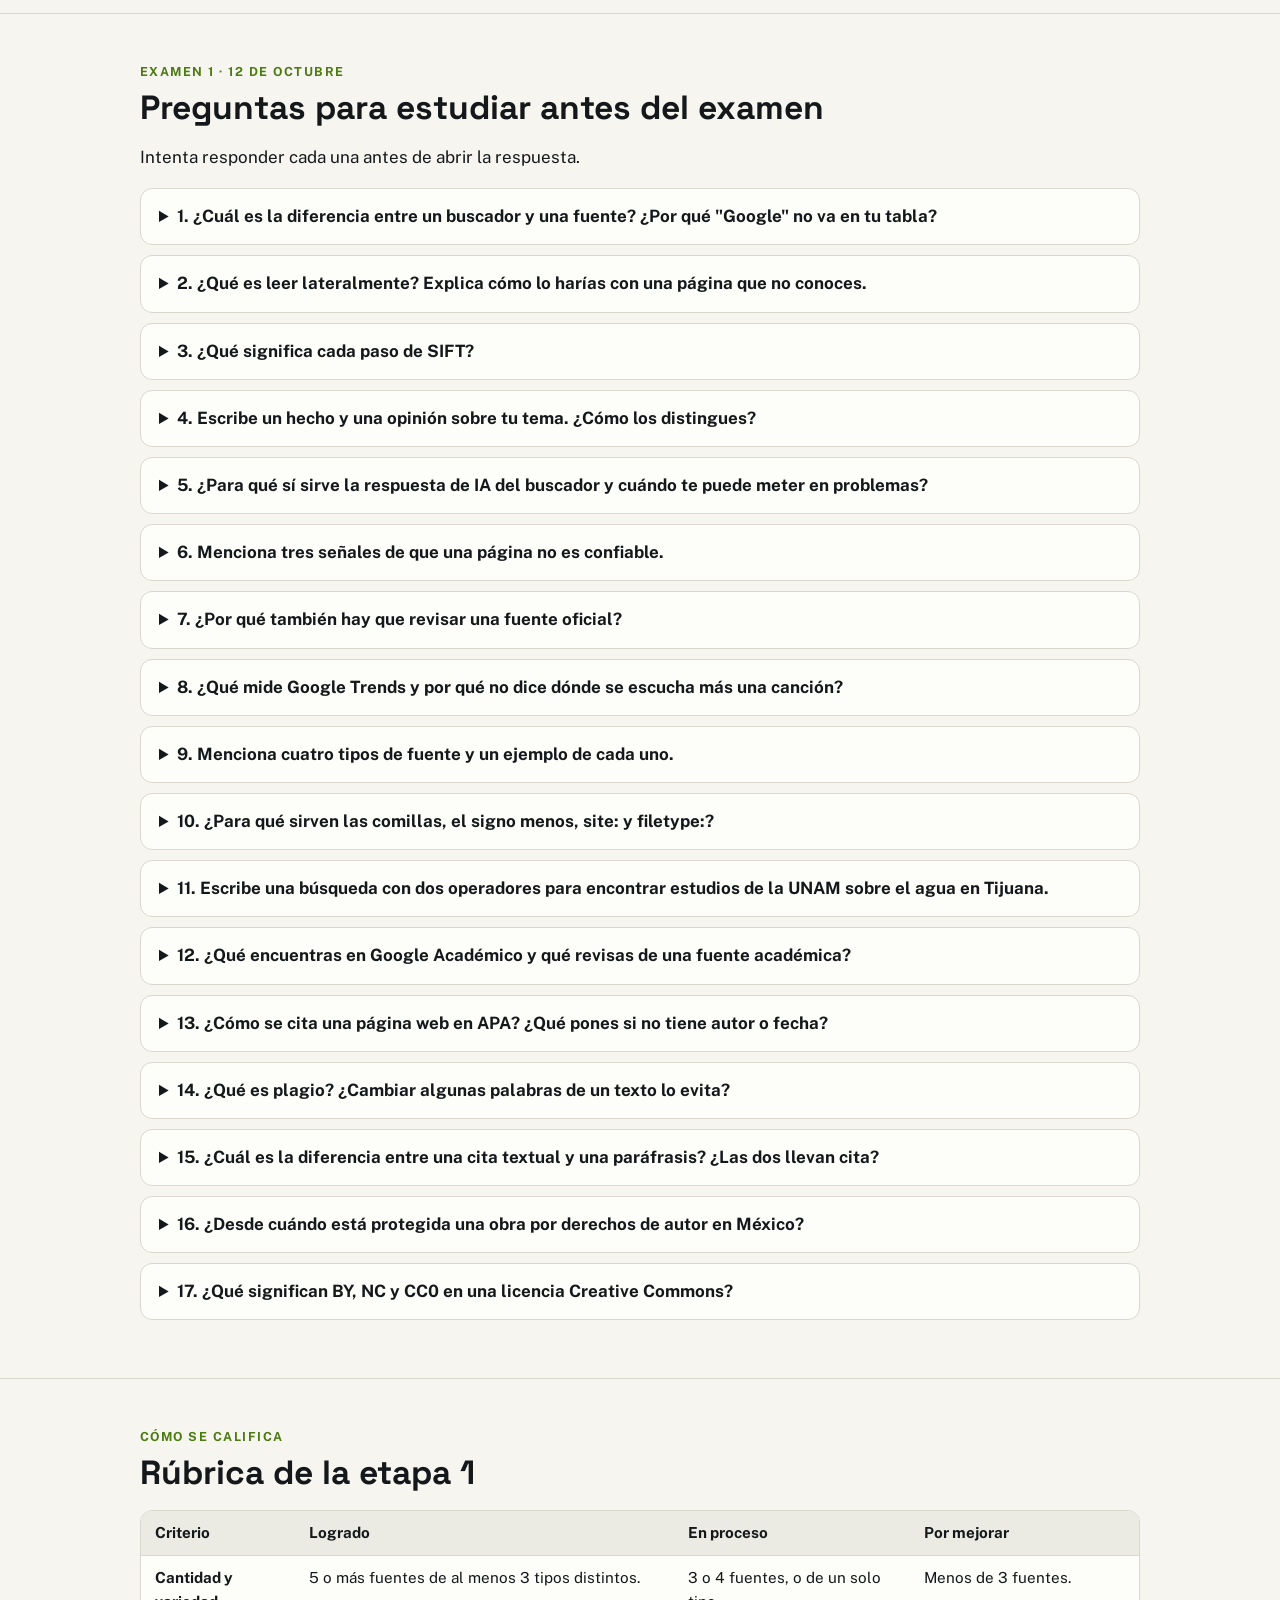
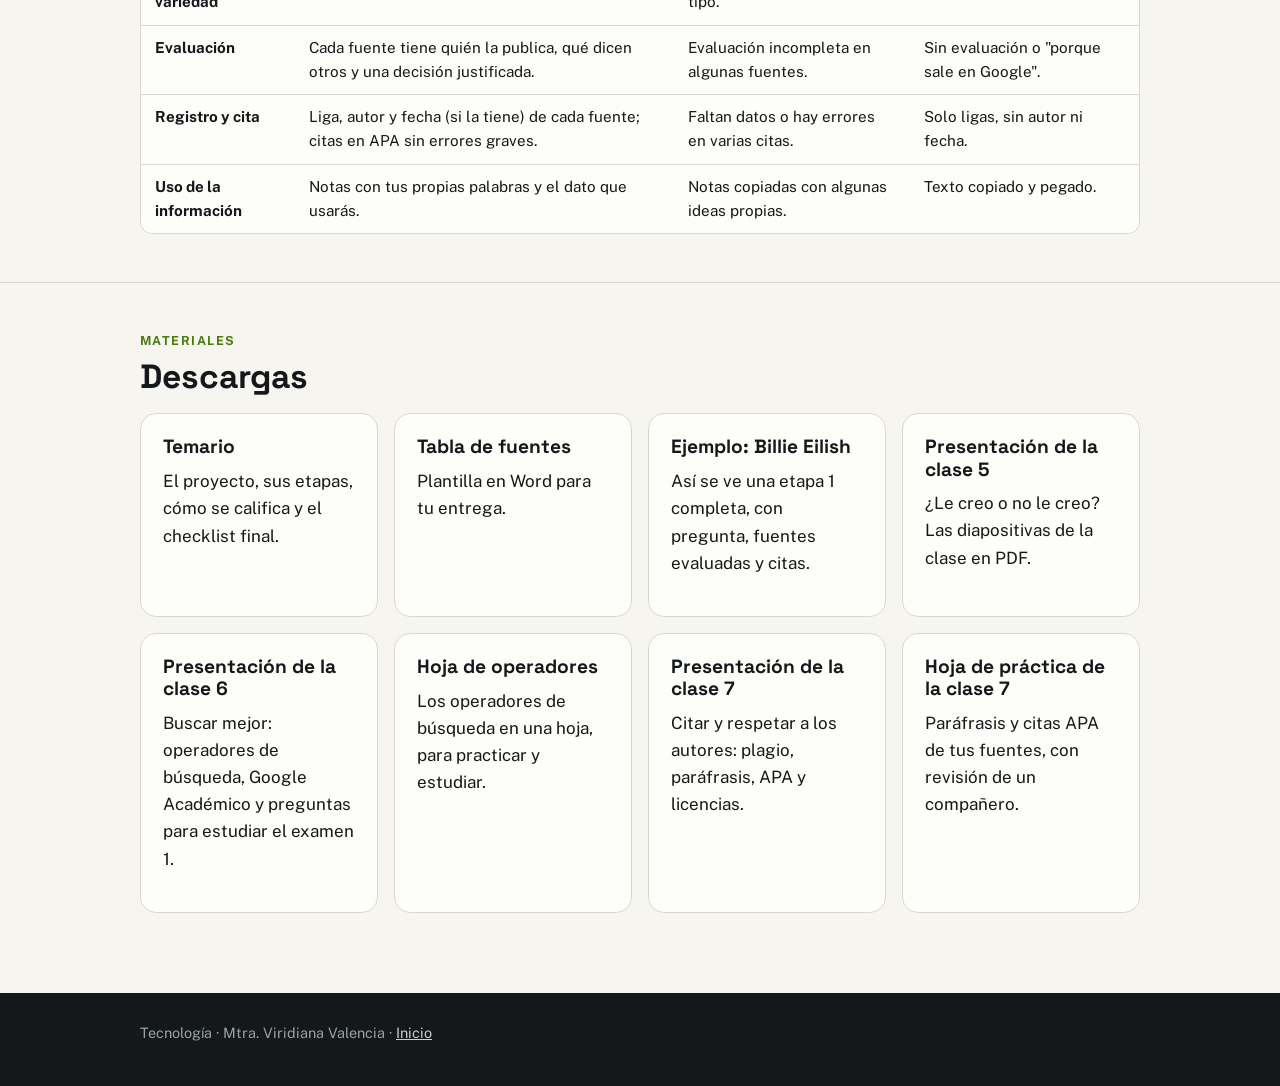
==== commit a0642a57: "Add files via upload" ====
--- a/prepa/index.html
+++ b/prepa/index.html
@@ -55,7 +55,7 @@
         <div class="fecha examen">
           <span class="dia">12 de octubre</span>
           <span class="que">Examen 1</span>
-          <span>Sobre los conceptos de esta página. Repasa con las preguntas para estudiar de la clase 6.</span>
+          <span>Sobre los conceptos de esta página. Repasa con las preguntas para estudiar de esta página.</span>
         </div>
       </div>
     </div>
@@ -231,6 +231,14 @@
         <div class="tarjeta"><h3>Di que la usaste</h3><p>En tu sitio explicas para qué la usaste y cómo lo comprobaste.</p></div>
       </div>
 
+      <h3 style="margin-top:36px">Plagio, cita textual y paráfrasis</h3>
+      <div class="rejilla">
+        <div class="tarjeta"><h3>Plagio</h3><p>Usar las palabras o ideas de otra persona sin decir de dónde salieron. Cambiar algunas palabras no lo arregla.</p></div>
+        <div class="tarjeta"><h3>Cita textual</h3><p>Copias las palabras exactas, entre comillas, y dices de quién son: (Autor, año).</p></div>
+        <div class="tarjeta oscura"><h3>Paráfrasis</h3><p>Explicas la idea con tus palabras y tu propio orden. También lleva cita, porque la idea sigue siendo del autor.</p></div>
+      </div>
+      <p style="margin-top:12px"><strong>Cómo parafrasear:</strong> lee hasta entender, cierra la fuente, escríbelo como se lo dirías a un amigo, compara que no se parezca demasiado y pon la cita al final.</p>
+
       <h3 style="margin-top:36px" id="citar">Cómo citar una página web (APA)</h3>
       <p><strong>Autor. (Fecha). <em>Título de la página</em>. Nombre del sitio. Liga</strong></p>
       <div class="cita">Recording Academy. (s.f.). <em>Billie Eilish</em>. GRAMMY.com. https://www.grammy.com/artists/billie-eilish/251741</div>
@@ -238,7 +246,24 @@
         <li><strong>Autor:</strong> si no hay persona, va la institución que publica.</li>
         <li><strong>(s.f.)</strong> significa "sin fecha": se usa cuando la página no dice cuándo se publicó.</li>
         <li><strong>En tu texto</strong> se cita así: (Recording Academy, s.f.).</li>
+        <li><strong>Si el autor y el sitio son el mismo</strong>, no repites el nombre del sitio.</li>
       </ul>
+
+      <h3 style="margin-top:36px">Derechos de autor y licencias</h3>
+      <p>En México, un texto, una foto o un dibujo está protegido desde que se crea: no necesita registro ni el símbolo ©. Que algo esté gratis en internet no significa que lo puedas usar como quieras. La licencia dice qué puedes hacer.</p>
+      <div class="tabla-scroll">
+        <table>
+          <thead><tr><th>Licencia</th><th>Qué significa</th></tr></thead>
+          <tbody>
+            <tr><td><strong>BY</strong></td><td>Puedes usarla dando crédito al autor. Todas las Creative Commons lo piden, menos CC0.</td></tr>
+            <tr><td><strong>SA</strong></td><td>Si la modificas, compartes lo nuevo con la misma licencia.</td></tr>
+            <tr><td><strong>NC</strong></td><td>Solo para usos no comerciales.</td></tr>
+            <tr><td><strong>ND</strong></td><td>No la modifiques: se usa tal como está.</td></tr>
+            <tr><td><strong>CC0</strong></td><td>El autor renunció a sus derechos: la usas libremente.</td></tr>
+            <tr><td><strong>Dominio público</strong></td><td>Los derechos ya vencieron. En México, 100 años después de la muerte del autor.</td></tr>
+          </tbody>
+        </table>
+      </div>
     </div>
   </section>
 
@@ -260,6 +285,10 @@
       <details><summary>11. Escribe una búsqueda con dos operadores para encontrar estudios de la UNAM sobre el agua en Tijuana.</summary><p>Por ejemplo: agua Tijuana site:unam.mx filetype:pdf. Cualquier búsqueda con dos operadores bien escritos y palabras clave del tema es correcta.</p></details>
       <details><summary>12. ¿Qué encuentras en Google Académico y qué revisas de una fuente académica?</summary><p>Estudios, artículos de revistas, tesis y libros. Revisas quién la escribió, de qué año es y si de verdad habla de tu tema. Si solo leíste el resumen, lo dices.</p></details>
       <details><summary>13. ¿Cómo se cita una página web en APA? ¿Qué pones si no tiene autor o fecha?</summary><p>Autor. (Fecha). Título de la página. Nombre del sitio. Liga. Si no hay persona, el autor es la institución que publica. Si no hay fecha, se escribe (s.f.).</p></details>
+      <details><summary>14. ¿Qué es plagio? ¿Cambiar algunas palabras de un texto lo evita?</summary><p>Plagio es usar palabras o ideas de otra persona sin decir de dónde salieron. Cambiar algunas palabras no lo evita: si sigue el mismo orden y no lleva cita, sigue siendo plagio.</p></details>
+      <details><summary>15. ¿Cuál es la diferencia entre una cita textual y una paráfrasis? ¿Las dos llevan cita?</summary><p>La cita textual copia las palabras exactas entre comillas; la paráfrasis explica la idea con tus palabras y tu propio orden. Las dos llevan (Autor, año).</p></details>
+      <details><summary>16. ¿Desde cuándo está protegida una obra por derechos de autor en México?</summary><p>Desde que se crea. No necesita registro ni el símbolo ©.</p></details>
+      <details><summary>17. ¿Qué significan BY, NC y CC0 en una licencia Creative Commons?</summary><p>BY: puedes usarla dando crédito al autor. NC: solo para usos no comerciales. CC0: el autor renunció a sus derechos y la puedes usar libremente.</p></details>
     </div>
   </section>
 
@@ -309,6 +338,14 @@
         <a class="tarjeta" href="/descargas/Hoja_de_operadores.pdf" target="_blank" rel="noopener">
           <h3>Hoja de operadores</h3>
           <p>Los operadores de búsqueda en una hoja, para practicar y estudiar.</p>
+        </a>
+        <a class="tarjeta" href="/descargas/Presentacion_Clase7_Cultura_Digital.pdf" target="_blank" rel="noopener">
+          <h3>Presentación de la clase 7</h3>
+          <p>Citar y respetar a los autores: plagio, paráfrasis, APA y licencias.</p>
+        </a>
+        <a class="tarjeta" href="/descargas/Hoja_practica_Clase7.pdf" target="_blank" rel="noopener">
+          <h3>Hoja de práctica de la clase 7</h3>
+          <p>Paráfrasis y citas APA de tus fuentes, con revisión de un compañero.</p>
         </a>
       </div>
     </div>
